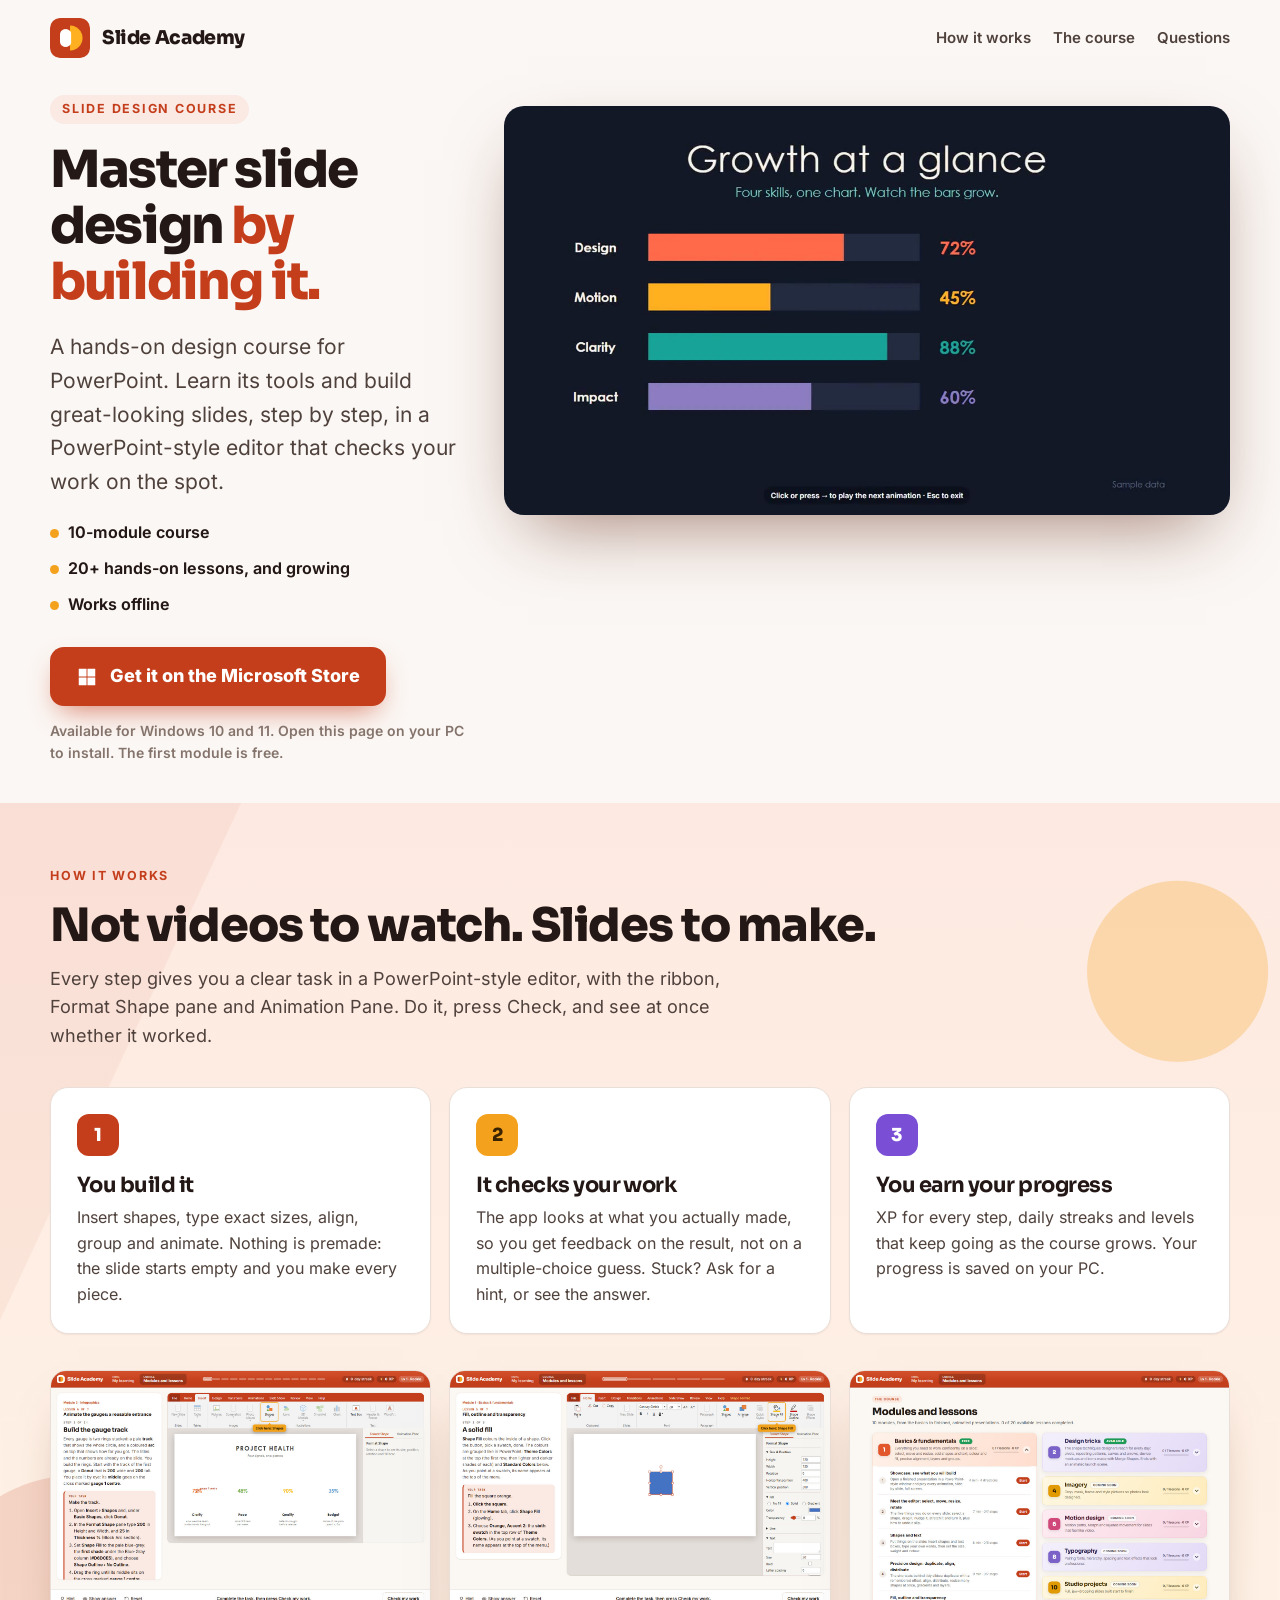
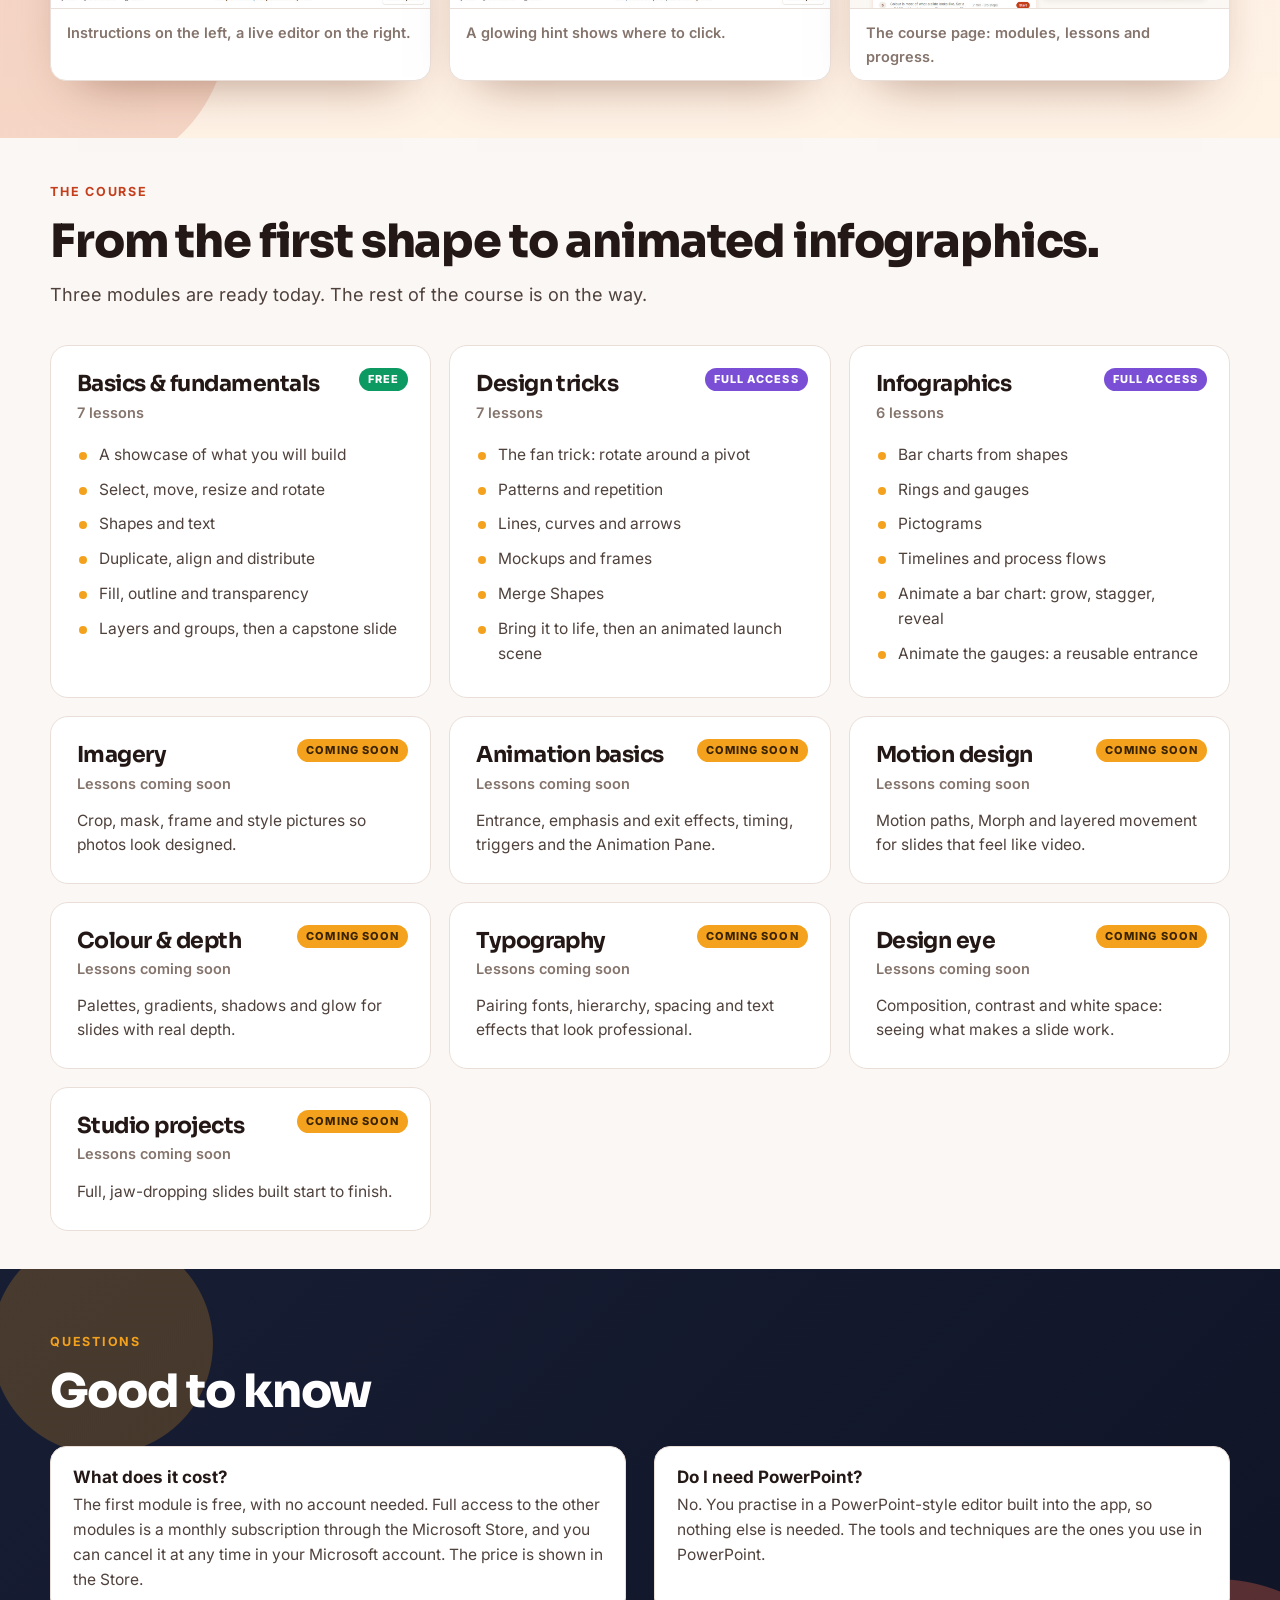
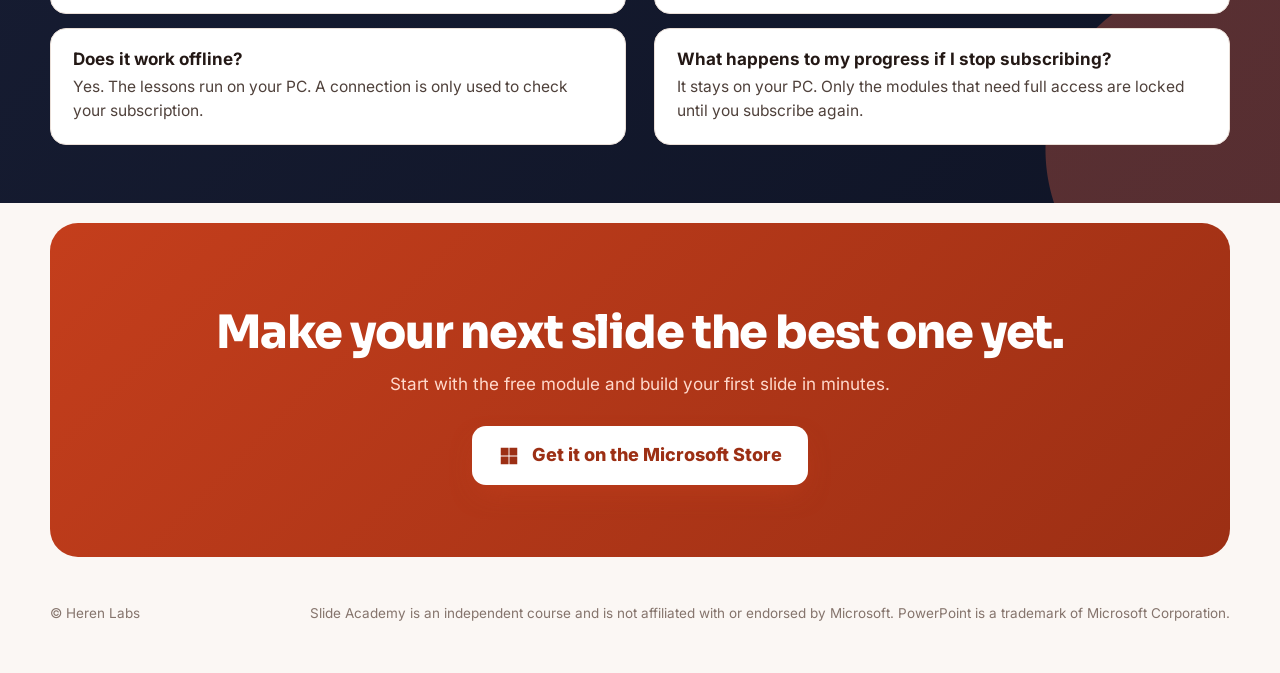
==== index.html @ 5a17d851 "Slide Academy landing page for slidedesign.online" ====
<!doctype html>
<html lang="en">
<head>
<meta charset="utf-8">
<meta name="viewport" content="width=device-width, initial-scale=1">
<title>Slide Design Course · Master PowerPoint design tools · Slide Academy</title>
<meta name="description" content="A hands-on slide design course for Windows. Master PowerPoint's design tools by building real slides: shapes, alignment, infographics and animation, with instant feedback. Works offline.">
<meta property="og:title" content="Slide Design Course · Master PowerPoint design tools">
<meta property="og:description" content="Master PowerPoint's design tools by building real slides, with instant feedback. Get it on the Microsoft Store.">
<meta property="og:type" content="website">
<meta property="og:image" content="https://slidedesign.online/assets/poster.jpg">
<meta property="og:url" content="https://slidedesign.online/">
<meta name="twitter:card" content="summary_large_image">
<link rel="canonical" href="https://slidedesign.online/">
<meta name="theme-color" content="#c43e1c">
<link rel="icon" href="assets/logo.png">
<style>
@font-face { font-family: Inter; src: url(assets/Inter-latin-1.woff2) format('woff2'); font-weight: 100 900; font-display: swap; }
@font-face { font-family: Sora; src: url(assets/Sora-latin-5.woff2) format('woff2'); font-weight: 100 900; font-display: swap; }
:root { --bg: #fbf7f4; --surface: #fff; --ink: #231815; --ink-2: #4f413b; --ink-3: #85746c; --line: #eadfd8; --brand: #c43e1c; --brand-d: #9c2f14; --brand-soft: #fbe9e4; --accent: #f4a21d; --ok: #0c9a62; --violet: #7a4fd6; }
* { box-sizing: border-box; }
html { scroll-behavior: smooth; }
body { overflow-x: clip; margin: 0; background: var(--bg); color: var(--ink); font: 400 17px/1.6 Inter, 'Segoe UI', system-ui, sans-serif; -webkit-font-smoothing: antialiased; }
img, video { max-width: 100%; display: block; }
a { color: inherit; }
.wrap { width: min(1180px, 100% - 32px); margin: 0 auto; }
h1, h2, h3 { font-family: Sora, Inter, system-ui, sans-serif; letter-spacing: -.025em; line-height: 1.1; margin: 0; }
:focus-visible { outline: 3px solid color-mix(in srgb, var(--brand) 55%, transparent); outline-offset: 3px; border-radius: 6px; }

/* top bar */
.top { display: flex; align-items: center; justify-content: space-between; padding: 18px 0; }
.brand { display: flex; align-items: center; gap: 12px; font: 800 19px Sora, Inter, sans-serif; letter-spacing: -.02em; text-decoration: none; }
.brand img { width: 40px; height: 40px; border-radius: 10px; }
.top nav { display: flex; gap: 22px; font-size: 15px; font-weight: 600; color: var(--ink-2); }
.top nav a { text-decoration: none; } .top nav a:hover { color: var(--brand); }

/* buttons */
.cta { display: inline-flex; align-items: center; gap: 12px; background: var(--brand); color: #fff; font-weight: 800; font-size: 18px; padding: 15px 26px; border-radius: 14px; text-decoration: none; box-shadow: 0 12px 28px -10px rgba(196, 62, 28, .7); transition: transform .15s, box-shadow .15s, background .15s; }
.cta:hover { background: var(--brand-d); transform: translateY(-2px); }
.cta svg { width: 22px; height: 22px; }
.cta.alt { background: #fff; color: var(--brand-d); box-shadow: 0 10px 26px -12px rgba(60, 25, 10, .35); border: 1px solid var(--line); }
.cta.alt:hover { background: var(--brand-soft); }

/* hero */
.hero { display: grid; grid-template-columns: minmax(0, .8fr) minmax(0, 1.4fr); gap: clamp(24px, 3vw, 48px); align-items: start; padding: clamp(12px, 2.5vw, 32px) 0 clamp(20px, 3vw, 42px); }
.eyebrow { display: inline-block; font: 700 12.5px/1 Inter, sans-serif; letter-spacing: .14em; text-transform: uppercase; color: var(--brand); background: var(--brand-soft); padding: 8px 12px; border-radius: 999px; }
h1 { font-size: clamp(34px, 4vw, 54px); margin: 18px 0 0; font-weight: 800; letter-spacing: -.035em; }
h1 em { font-style: normal; color: var(--brand); }
.lead { font-size: clamp(18px, 1.7vw, 21px); color: var(--ink-2); margin: 20px 0 0; max-width: 31em; }
.facts { display: flex; flex-wrap: wrap; gap: 10px 22px; list-style: none; padding: 0; margin: 22px 0 0; font-weight: 650; font-size: 16px; }
.facts li::before { content: ''; display: inline-block; width: 9px; height: 9px; border-radius: 50%; background: var(--accent); margin-right: 9px; }
.actions { display: flex; flex-wrap: wrap; gap: 12px; margin-top: 30px; }
.sub { font-size: 14px; color: var(--ink-3); font-weight: 600; margin: 14px 0 0; }
.media { margin-top: clamp(0px, 1vw, 12px); border-radius: 20px; overflow: hidden; box-shadow: 0 30px 70px -24px rgba(90, 30, 10, .55); border: 1px solid rgba(0, 0, 0, .08); aspect-ratio: 16 / 9; background: #14192a; }
.media video { width: 100%; height: 100%; object-fit: cover; }

/* sections */
section { padding: clamp(20px, 3vw, 42px) 0; }
/* banded sections: full-width background behind the centred content */
.band { position: relative; isolation: isolate; }
.band::before { content: ''; position: absolute; z-index: -1; top: 0; bottom: 0; left: 50%; width: 100vw; transform: translateX(-50%); }
#how { padding-top: clamp(36px, 4.5vw, 64px); padding-bottom: clamp(36px, 4.5vw, 64px); }
#how::before { background:
  radial-gradient(circle at 92% 18%, rgba(244, 162, 29, .28) 0 90px, transparent 91px),
  radial-gradient(circle at 6% 88%, rgba(196, 62, 28, .16) 0 150px, transparent 151px),
  linear-gradient(115deg, rgba(196, 62, 28, .06) 0 14%, transparent 14.1%),
  linear-gradient(180deg, #fde9e1, #fff3e6); }
#faq { padding-top: clamp(36px, 4.5vw, 64px); padding-bottom: clamp(36px, 4.5vw, 64px); color: #fff; }
#faq::before { background:
  radial-gradient(circle at 8% 14%, rgba(244, 162, 29, .22) 0 110px, transparent 111px),
  radial-gradient(circle at 95% 90%, rgba(255, 107, 74, .30) 0 170px, transparent 171px),
  linear-gradient(135deg, #171d33, #0f1426); }
#faq .kicker { color: var(--accent); } #faq h2 { color: #fff; }
.kicker { font: 700 12.5px/1 Inter, sans-serif; letter-spacing: .14em; text-transform: uppercase; color: var(--brand); }
h2 { font-size: clamp(30px, 3.6vw, 46px); margin: 12px 0 0; font-weight: 800; }
.intro { color: var(--ink-2); max-width: 40em; margin: 14px 0 0; font-size: 18px; }
.cards { display: grid; grid-template-columns: repeat(3, 1fr); gap: 18px; margin-top: 36px; }
.card { background: var(--surface); border: 1px solid var(--line); border-radius: 18px; padding: 26px; box-shadow: 0 1px 2px rgba(60, 25, 10, .06); }
.card .n { width: 42px; height: 42px; border-radius: 12px; display: grid; place-items: center; font: 800 18px Sora, sans-serif; color: #fff; background: var(--brand); }
.card:nth-child(2) .n { background: var(--accent); color: #3a2300; } .card:nth-child(3) .n { background: var(--violet); }
.card h3 { font-size: 21px; margin: 18px 0 8px; } .card p { margin: 0; color: var(--ink-2); font-size: 16px; }

/* screenshots */
.shots { display: grid; grid-template-columns: repeat(3, 1fr); gap: 18px; margin-top: 36px; }
.shot { margin: 0; border-radius: 16px; overflow: hidden; border: 1px solid var(--line); box-shadow: 0 24px 50px -28px rgba(90, 30, 10, .5); background: #fff; }
.shot figcaption { padding: 12px 16px; font-size: 14.5px; color: var(--ink-3); font-weight: 600; border-top: 1px solid var(--line); background: #fff; }

.shot img { width: 100%; height: auto; }

/* modules */
.mods { display: grid; grid-template-columns: repeat(3, 1fr); gap: 18px; margin-top: 36px; }
.mod { border-radius: 18px; padding: 26px; border: 1px solid var(--line); background: var(--surface); position: relative; }
.mod .tag { position: absolute; top: 22px; right: 22px; font: 800 11px/1 Inter, sans-serif; letter-spacing: .1em; padding: 6px 9px; border-radius: 999px; background: var(--ok); color: #fff; }
.mod.paid .tag { background: var(--violet); }
.mod h3 { font-size: 22px; margin-bottom: 4px; } .mod .cnt { color: var(--ink-3); font-weight: 600; font-size: 14.5px; }
.mod ul { margin: 14px 0 0; padding: 0; list-style: none; color: var(--ink-2); font-size: 15.5px; }
.mod li { padding: 5px 0 5px 22px; position: relative; } .mod li::before { content: ''; position: absolute; left: 2px; top: 14px; width: 8px; height: 8px; border-radius: 50%; background: var(--accent); }
.mod.soon .tag { background: var(--accent); color: #3a2300; } .mod.soon p { margin: 14px 0 0; color: var(--ink-2); font-size: 15.5px; line-height: 1.55; }

/* faq */
.faq { display: grid; grid-template-columns: 1fr 1fr; gap: 14px 28px; margin-top: 30px; }
.faq div { background: var(--surface); border: 1px solid var(--line); border-radius: 16px; padding: 20px 22px; }
.faq h3 { color: var(--ink); font: 700 17px Inter, sans-serif; letter-spacing: 0; margin: 0 0 6px; } .faq p { margin: 0; color: var(--ink-2); font-size: 15.5px; }

.final { text-align: center; background: linear-gradient(135deg, #c43e1c, #9c2f14); color: #fff; border-radius: 28px; padding: clamp(36px, 6vw, 72px) 24px; margin: 20px 0 10px; }
.final h2 { color: #fff; } .final p { color: #ffd9cc; margin: 14px auto 0; max-width: 32em; }
.final .cta { background: #fff; color: var(--brand-d); margin-top: 28px; }
.final .cta:hover { background: #fff3ee; }

footer { padding: 36px 0 48px; font-size: 13.5px; color: var(--ink-3); line-height: 1.6; display: flex; flex-wrap: wrap; gap: 8px 28px; justify-content: space-between; }
footer a { color: var(--ink-2); }

@media (max-width: 900px) {
  .hero { grid-template-columns: 1fr; } .media { order: -1; }
  .cards, .mods { grid-template-columns: 1fr; } .shots { grid-template-columns: 1fr; }
  .faq { grid-template-columns: 1fr; } .top nav { display: none; }
  .cta { width: 100%; justify-content: center; }
}
@media (prefers-reduced-motion: reduce) { html { scroll-behavior: auto; } .cta { transition: none; } }
</style>
<script type="application/ld+json">{"@context":"https://schema.org","@type":"SoftwareApplication","name":"Slide Academy","applicationCategory":"EducationalApplication","operatingSystem":"Windows 10, Windows 11","description":"A hands-on presentation design course: build real slides in a live slide editor with instant feedback. Works offline.","url":"https://slidedesign.online/","image":"https://slidedesign.online/assets/poster.jpg","publisher":{"@type":"Organization","name":"Heren Labs"}}</script>
</head>
<body>
<div class="wrap">
  <header class="top">
    <a class="brand" href="#"><img src="assets/logo.png" alt="" width="40" height="40"><span>Slide Academy</span></a>
    <nav aria-label="Sections"><a href="#how">How it works</a><a href="#course">The course</a><a href="#faq">Questions</a></nav>
  </header>

  <main>
  <section class="hero" style="padding-top: 18px">
    <div>
      <span class="eyebrow">Slide design course</span>
      <h1>Master slide design <em>by building it.</em></h1>
      <p class="lead">A hands-on design course for PowerPoint. Learn its tools and build great-looking slides, step by step, in a PowerPoint-style editor that checks your work on the spot.</p>
      <ul class="facts"><li>10-module course</li><li>20+ hands-on lessons, and growing</li><li>Works offline</li></ul>
      <div class="actions">
        <a class="cta store-link" href="#" rel="noopener">
          <svg viewBox="0 0 24 24" fill="currentColor" aria-hidden="true"><path d="M3 3h8.5v8.5H3zM12.5 3H21v8.5h-8.5zM3 12.5h8.5V21H3zM12.5 12.5H21V21h-8.5z"/></svg>
          <span>Get it on the Microsoft Store</span>
        </a>
      </div>
      <p class="sub store-sub">For Windows 10 and 11. The first module is free.</p>
    </div>
    <div class="media">
      <video autoplay muted loop playsinline preload="auto" poster="assets/poster.jpg" aria-label="Slides built with the techniques taught in the course: a title slide, an animated bar chart and ring gauges">
        <source src="assets/showcase.mp4" type="video/mp4">
      </video>
    </div>
  </section>

  <section id="how" class="band">
    <span class="kicker">How it works</span>
    <h2>Not videos to watch. Slides to make.</h2>
    <p class="intro">Every step gives you a clear task in a PowerPoint-style editor, with the ribbon, Format Shape pane and Animation Pane. Do it, press Check, and see at once whether it worked.</p>
    <div class="cards">
      <div class="card"><div class="n">1</div><h3>You build it</h3><p>Insert shapes, type exact sizes, align, group and animate. Nothing is premade: the slide starts empty and you make every piece.</p></div>
      <div class="card"><div class="n">2</div><h3>It checks your work</h3><p>The app looks at what you actually made, so you get feedback on the result, not on a multiple-choice guess. Stuck? Ask for a hint, or see the answer.</p></div>
      <div class="card"><div class="n">3</div><h3>You earn your progress</h3><p>XP for every step, daily streaks and levels that keep going as the course grows. Your progress is saved on your PC.</p></div>
    </div>
    <div class="shots">
      <figure class="shot"><img src="assets/shot-gauges.jpg" width="1440" height="900" loading="lazy" alt="A lesson in Slide Academy: instructions on the left, a slide editor with ribbon and Format Shape pane on the right"><figcaption>Instructions on the left, a live editor on the right.</figcaption></figure>
      <figure class="shot"><img src="assets/shot-fill.jpg" width="1440" height="900" loading="lazy" alt="Fill, outline and transparency lesson with a square selected and the Shape Fill button highlighted"><figcaption>A glowing hint shows where to click.</figcaption></figure>
      <figure class="shot"><img src="assets/shot-course.jpg" width="1440" height="900" loading="lazy" alt="The course page with modules and lessons"><figcaption>The course page: modules, lessons and progress.</figcaption></figure>
    </div>
  </section>

  <section id="course">
    <span class="kicker">The course</span>
    <h2>From the first shape to animated infographics.</h2>
    <p class="intro">Three modules are ready today. The rest of the course is on the way.</p>
    <div class="mods">
      <div class="mod"><span class="tag">FREE</span><h3>Basics &amp; fundamentals</h3><div class="cnt">7 lessons</div>
        <ul><li>A showcase of what you will build</li><li>Select, move, resize and rotate</li><li>Shapes and text</li><li>Duplicate, align and distribute</li><li>Fill, outline and transparency</li><li>Layers and groups, then a capstone slide</li></ul></div>
      <div class="mod paid"><span class="tag">FULL ACCESS</span><h3>Design tricks</h3><div class="cnt">7 lessons</div>
        <ul><li>The fan trick: rotate around a pivot</li><li>Patterns and repetition</li><li>Lines, curves and arrows</li><li>Mockups and frames</li><li>Merge Shapes</li><li>Bring it to life, then an animated launch scene</li></ul></div>
      <div class="mod paid"><span class="tag">FULL ACCESS</span><h3>Infographics</h3><div class="cnt">6 lessons</div>
        <ul><li>Bar charts from shapes</li><li>Rings and gauges</li><li>Pictograms</li><li>Timelines and process flows</li><li>Animate a bar chart: grow, stagger, reveal</li><li>Animate the gauges: a reusable entrance</li></ul></div>
      <div class="mod soon"><span class="tag">COMING SOON</span><h3>Imagery</h3><div class="cnt">Lessons coming soon</div><p>Crop, mask, frame and style pictures so photos look designed.</p></div>
      <div class="mod soon"><span class="tag">COMING SOON</span><h3>Animation basics</h3><div class="cnt">Lessons coming soon</div><p>Entrance, emphasis and exit effects, timing, triggers and the Animation Pane.</p></div>
      <div class="mod soon"><span class="tag">COMING SOON</span><h3>Motion design</h3><div class="cnt">Lessons coming soon</div><p>Motion paths, Morph and layered movement for slides that feel like video.</p></div>
      <div class="mod soon"><span class="tag">COMING SOON</span><h3>Colour &amp; depth</h3><div class="cnt">Lessons coming soon</div><p>Palettes, gradients, shadows and glow for slides with real depth.</p></div>
      <div class="mod soon"><span class="tag">COMING SOON</span><h3>Typography</h3><div class="cnt">Lessons coming soon</div><p>Pairing fonts, hierarchy, spacing and text effects that look professional.</p></div>
      <div class="mod soon"><span class="tag">COMING SOON</span><h3>Design eye</h3><div class="cnt">Lessons coming soon</div><p>Composition, contrast and white space: seeing what makes a slide work.</p></div>
      <div class="mod soon"><span class="tag">COMING SOON</span><h3>Studio projects</h3><div class="cnt">Lessons coming soon</div><p>Full, jaw-dropping slides built start to finish.</p></div>
    </div>
  </section>

  <section id="faq" class="band">
    <span class="kicker">Questions</span>
    <h2>Good to know</h2>
    <div class="faq">
      <div><h3>What does it cost?</h3><p>The first module is free, with no account needed. Full access to the other modules is a monthly subscription through the Microsoft Store, and you can cancel it at any time in your Microsoft account. The price is shown in the Store.</p></div>
      <div><h3>Do I need PowerPoint?</h3><p>No. You practise in a PowerPoint-style editor built into the app, so nothing else is needed. The tools and techniques are the ones you use in PowerPoint.</p></div>
      <div><h3>Does it work offline?</h3><p>Yes. The lessons run on your PC. A connection is only used to check your subscription.</p></div>
      <div><h3>What happens to my progress if I stop subscribing?</h3><p>It stays on your PC. Only the modules that need full access are locked until you subscribe again.</p></div>
    </div>
  </section>

  <div class="final">
    <h2>Make your next slide the best one yet.</h2>
    <p>Start with the free module and build your first slide in minutes.</p>
    <a class="cta store-link" href="#" rel="noopener"><svg viewBox="0 0 24 24" fill="currentColor" aria-hidden="true"><path d="M3 3h8.5v8.5H3zM12.5 3H21v8.5h-8.5zM3 12.5h8.5V21H3zM12.5 12.5H21V21h-8.5z"/></svg><span>Get it on the Microsoft Store</span></a>
  </div>
  </main>

  <footer>
    <span>&copy; Heren Labs</span>
    <span>Slide Academy is an independent course and is not affiliated with or endorsed by Microsoft. PowerPoint is a trademark of Microsoft Corporation.</span>
  </footer>
</div>
<script>
/* Package Family Name of the app (Identity in the MSIX manifest + the publisher hash, same publisher as Spreadsheet Academy).
   On Windows it opens the Store listing without needing the Store ID. Verify in Partner Center > Product identity > Package family name. */
var PFN = 'HerenLabs.SlideAcademy-LearnPresentationSkills_4rr9weehh6kfm';
/* The 12-character Store ID of the APP (not of the add-on) is only needed for the web link used on non-Windows devices. */
var STORE_ID = '__STORE_ID__';
var links = document.querySelectorAll('.store-link'), sub = document.querySelector('.store-sub');
var hasId = /^9[A-Z0-9]{11}$/i.test(STORE_ID), isWin = /Windows NT 1[01]/.test(navigator.userAgent);
var href = isWin ? 'ms-windows-store://pdp/?PFN=' + PFN : hasId ? 'https://apps.microsoft.com/detail/' + STORE_ID + '?hl=en-us&gl=US&cid=website' : '#';
links.forEach(function (a) { a.href = href; if (href === '#') a.addEventListener('click', function (e) { e.preventDefault(); }); });
if (!isWin) sub.textContent = 'Available for Windows 10 and 11. Open this page on your PC to install. The first module is free.';
</script>
</body>
</html>
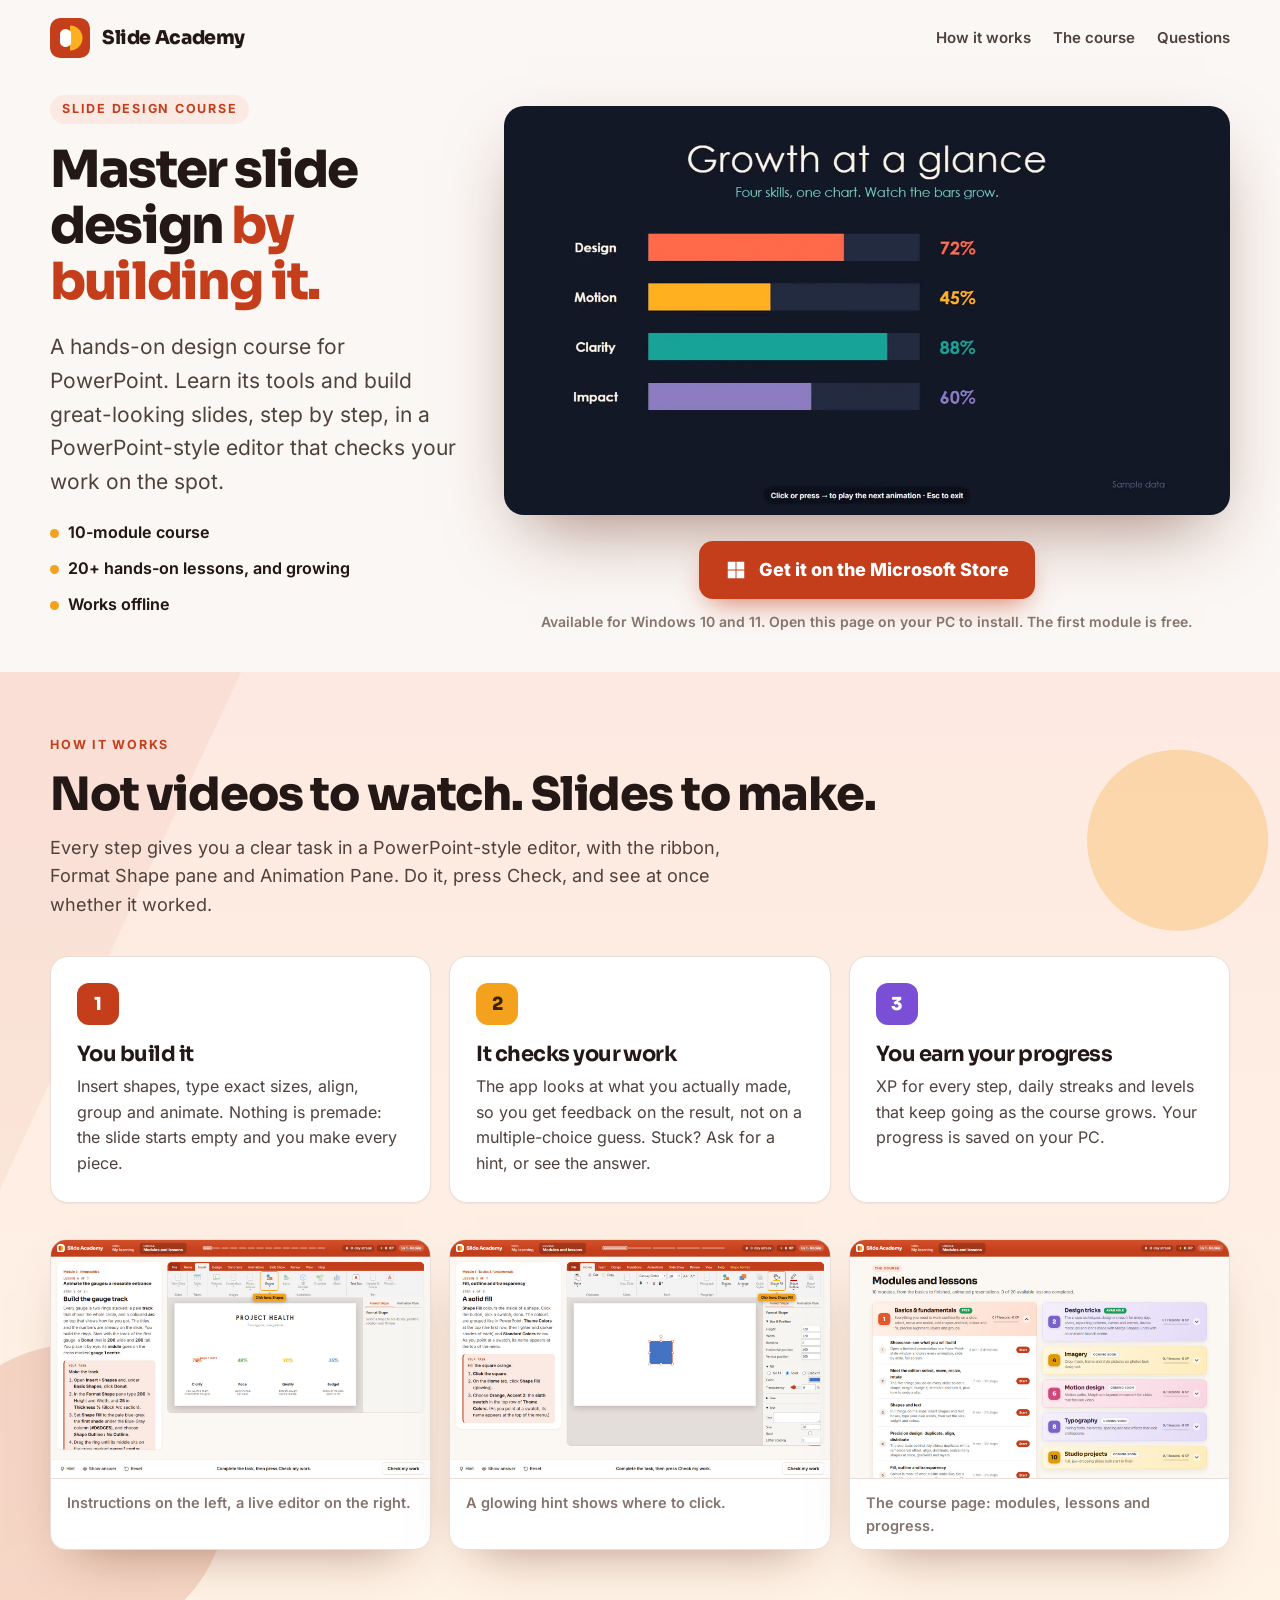
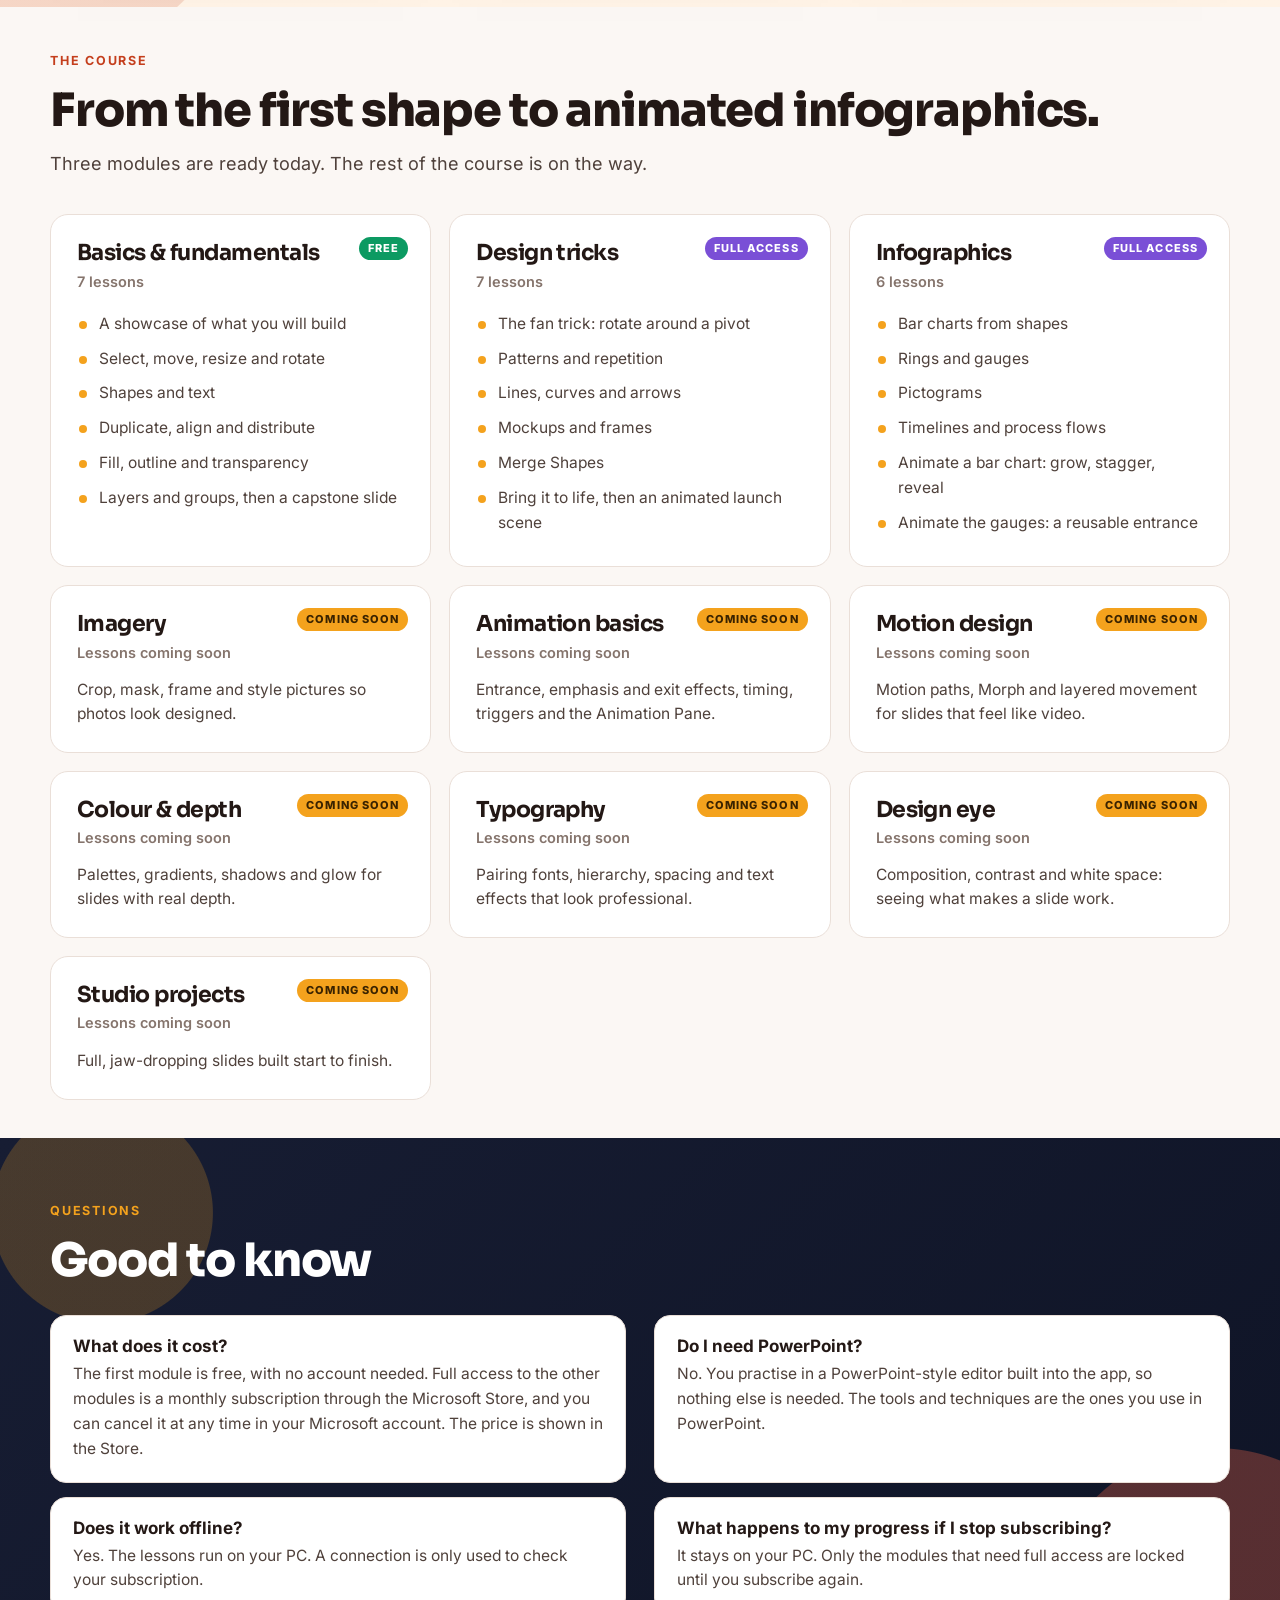
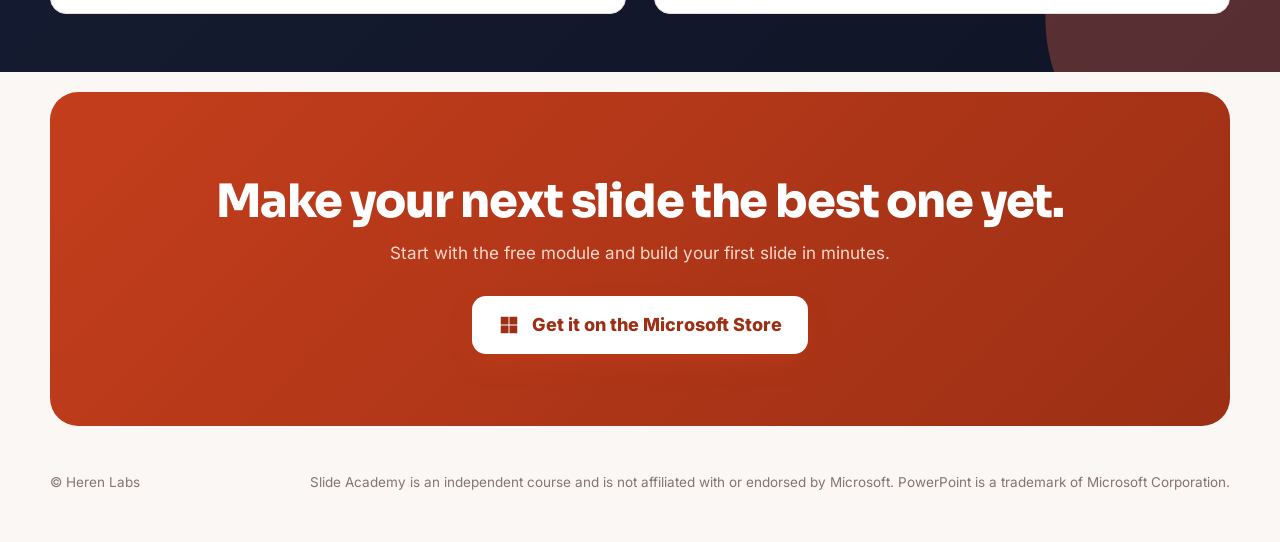
==== commit d0fb7d48: "Store button under the video" ====
--- a/index.html
+++ b/index.html
@@ -49,8 +49,8 @@
 .lead { font-size: clamp(18px, 1.7vw, 21px); color: var(--ink-2); margin: 20px 0 0; max-width: 31em; }
 .facts { display: flex; flex-wrap: wrap; gap: 10px 22px; list-style: none; padding: 0; margin: 22px 0 0; font-weight: 650; font-size: 16px; }
 .facts li::before { content: ''; display: inline-block; width: 9px; height: 9px; border-radius: 50%; background: var(--accent); margin-right: 9px; }
-.actions { display: flex; flex-wrap: wrap; gap: 12px; margin-top: 30px; }
-.sub { font-size: 14px; color: var(--ink-3); font-weight: 600; margin: 14px 0 0; }
+.actions { display: flex; flex-wrap: wrap; gap: 12px; margin-top: 26px; justify-content: center; }
+.sub { font-size: 14px; color: var(--ink-3); font-weight: 600; margin: 12px 0 0; text-align: center; }
 .media { margin-top: clamp(0px, 1vw, 12px); border-radius: 20px; overflow: hidden; box-shadow: 0 30px 70px -24px rgba(90, 30, 10, .55); border: 1px solid rgba(0, 0, 0, .08); aspect-ratio: 16 / 9; background: #14192a; }
 .media video { width: 100%; height: 100%; object-fit: cover; }
 
@@ -111,7 +111,7 @@
 footer a { color: var(--ink-2); }
 
 @media (max-width: 900px) {
-  .hero { grid-template-columns: 1fr; } .media { order: -1; }
+  .hero { grid-template-columns: 1fr; } .media-col { order: -1; }
   .cards, .mods { grid-template-columns: 1fr; } .shots { grid-template-columns: 1fr; }
   .faq { grid-template-columns: 1fr; } .top nav { display: none; }
   .cta { width: 100%; justify-content: center; }
@@ -134,6 +134,13 @@
       <h1>Master slide design <em>by building it.</em></h1>
       <p class="lead">A hands-on design course for PowerPoint. Learn its tools and build great-looking slides, step by step, in a PowerPoint-style editor that checks your work on the spot.</p>
       <ul class="facts"><li>10-module course</li><li>20+ hands-on lessons, and growing</li><li>Works offline</li></ul>
+    </div>
+    <div class="media-col">
+    <div class="media">
+      <video autoplay muted loop playsinline preload="auto" poster="assets/poster.jpg" aria-label="Slides built with the techniques taught in the course: a title slide, an animated bar chart and ring gauges">
+        <source src="assets/showcase.mp4" type="video/mp4">
+      </video>
+    </div>
       <div class="actions">
         <a class="cta store-link" href="#" rel="noopener">
           <svg viewBox="0 0 24 24" fill="currentColor" aria-hidden="true"><path d="M3 3h8.5v8.5H3zM12.5 3H21v8.5h-8.5zM3 12.5h8.5V21H3zM12.5 12.5H21V21h-8.5z"/></svg>
@@ -141,11 +148,6 @@
         </a>
       </div>
       <p class="sub store-sub">For Windows 10 and 11. The first module is free.</p>
-    </div>
-    <div class="media">
-      <video autoplay muted loop playsinline preload="auto" poster="assets/poster.jpg" aria-label="Slides built with the techniques taught in the course: a title slide, an animated bar chart and ring gauges">
-        <source src="assets/showcase.mp4" type="video/mp4">
-      </video>
     </div>
   </section>
 
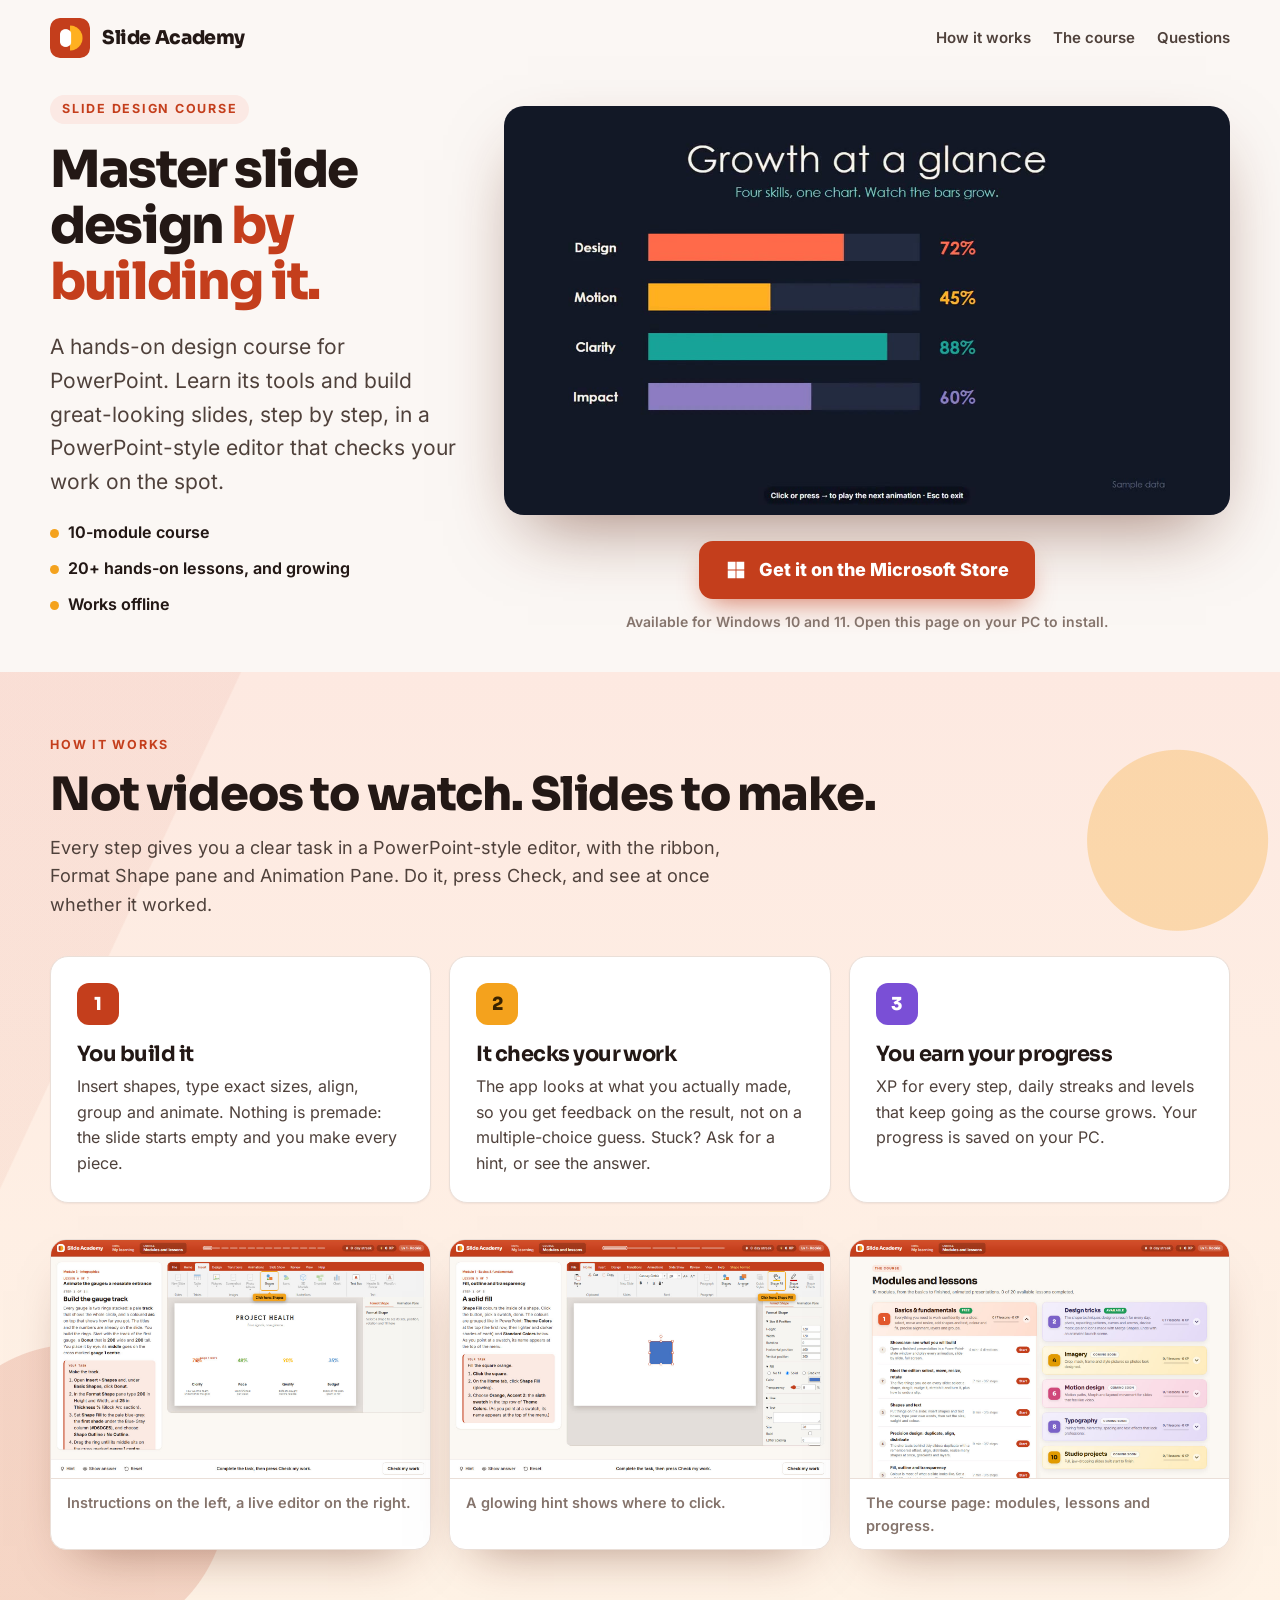
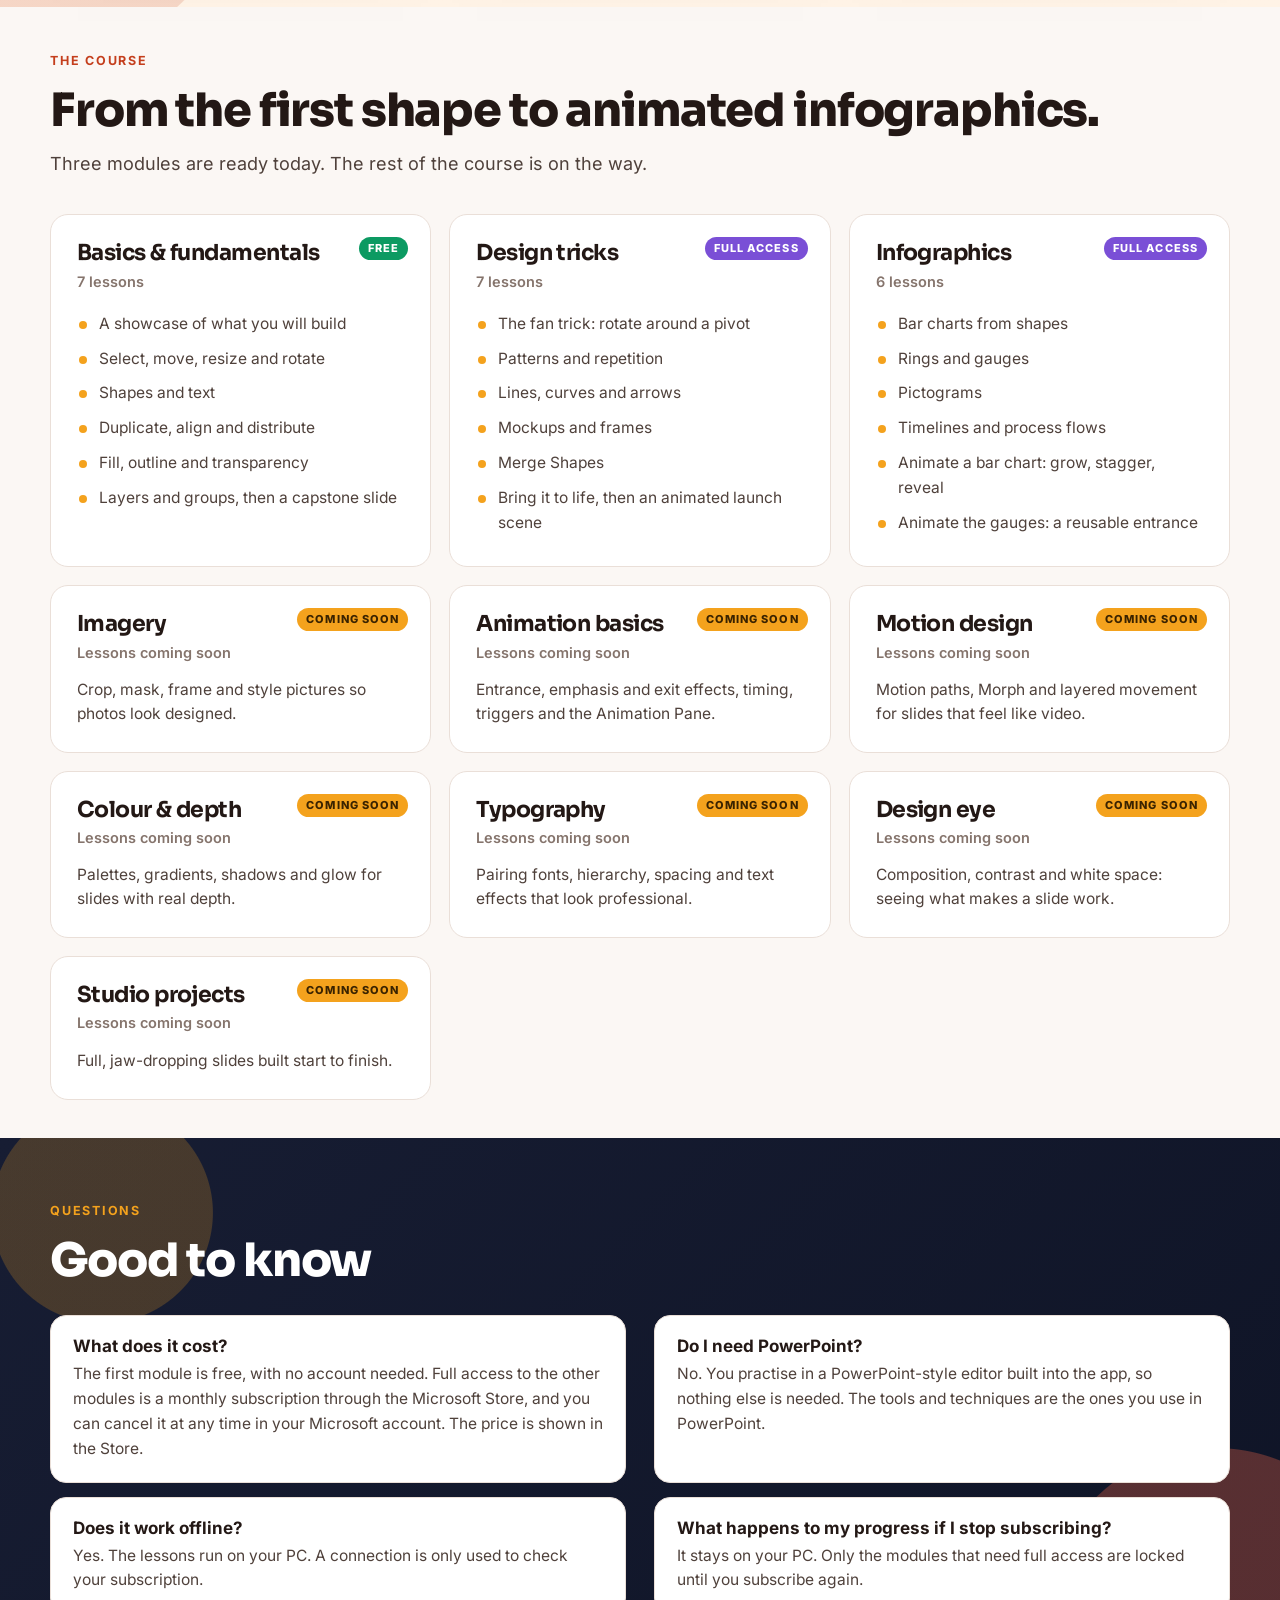
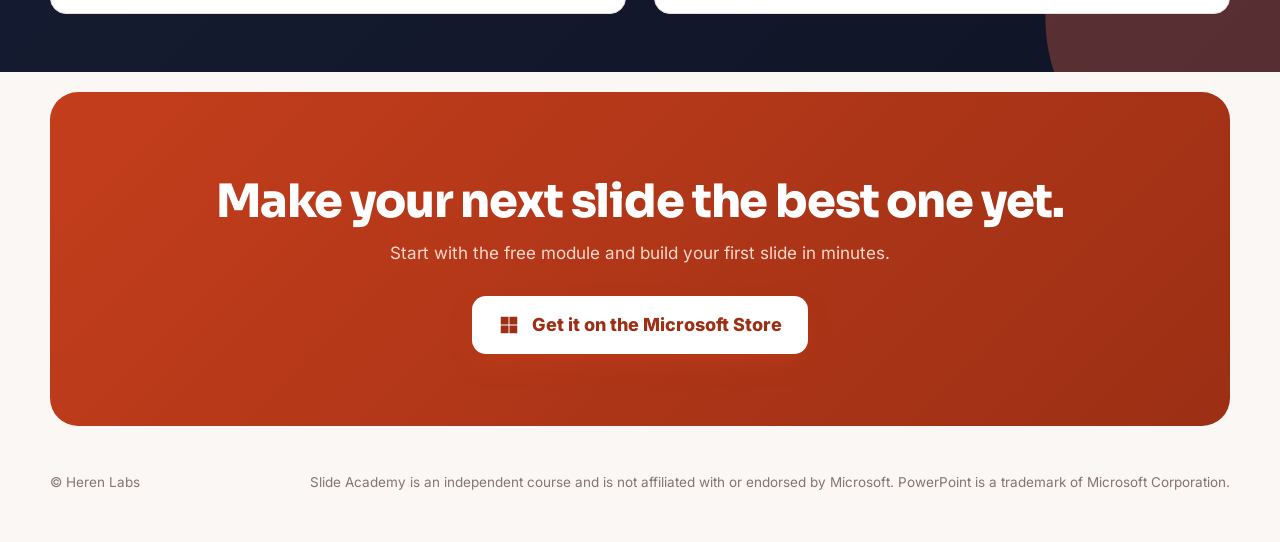
==== commit 42f3b85f: "Drop the free line under the Store button" ====
--- a/index.html
+++ b/index.html
@@ -147,7 +147,7 @@
           <span>Get it on the Microsoft Store</span>
         </a>
       </div>
-      <p class="sub store-sub">For Windows 10 and 11. The first module is free.</p>
+      <p class="sub store-sub">For Windows 10 and 11.</p>
     </div>
   </section>
 
@@ -221,7 +221,7 @@
 var hasId = /^9[A-Z0-9]{11}$/i.test(STORE_ID), isWin = /Windows NT 1[01]/.test(navigator.userAgent);
 var href = isWin ? 'ms-windows-store://pdp/?PFN=' + PFN : hasId ? 'https://apps.microsoft.com/detail/' + STORE_ID + '?hl=en-us&gl=US&cid=website' : '#';
 links.forEach(function (a) { a.href = href; if (href === '#') a.addEventListener('click', function (e) { e.preventDefault(); }); });
-if (!isWin) sub.textContent = 'Available for Windows 10 and 11. Open this page on your PC to install. The first module is free.';
+if (!isWin) sub.textContent = 'Available for Windows 10 and 11. Open this page on your PC to install.';
 </script>
 </body>
 </html>
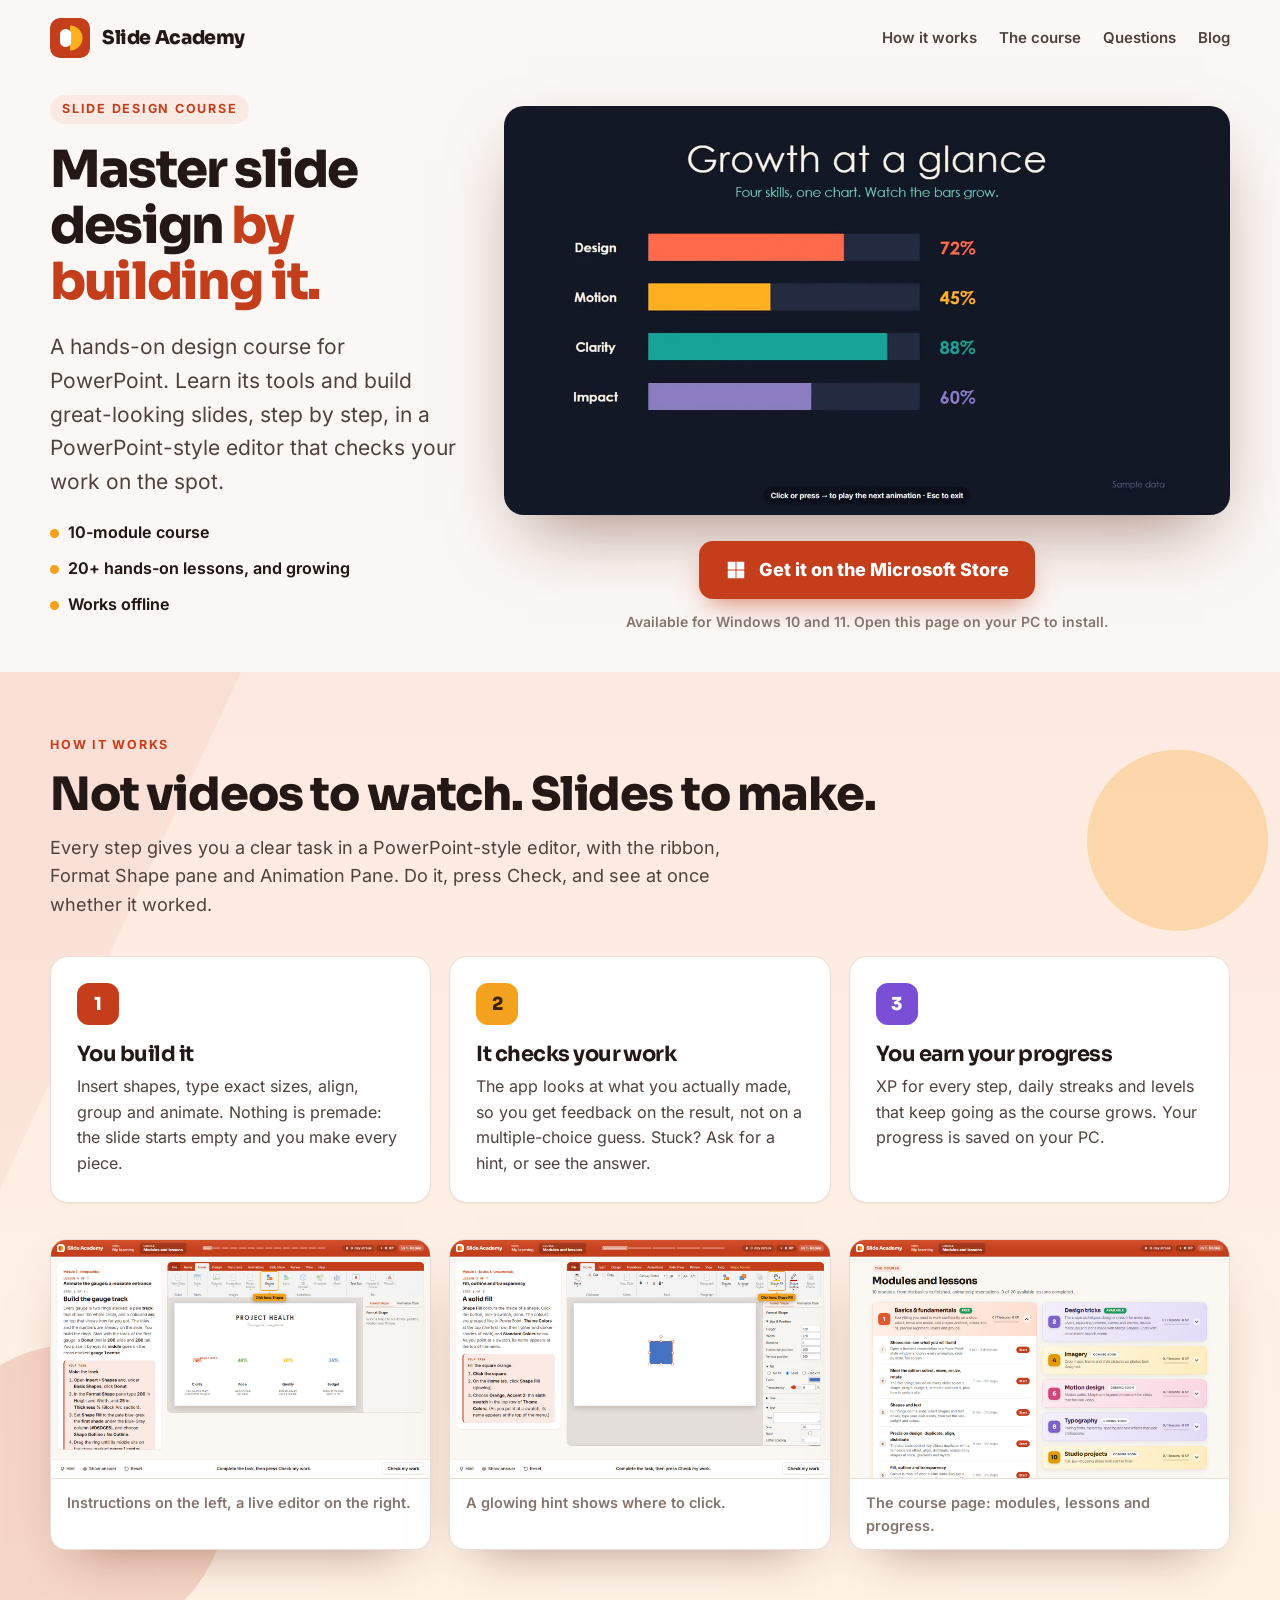
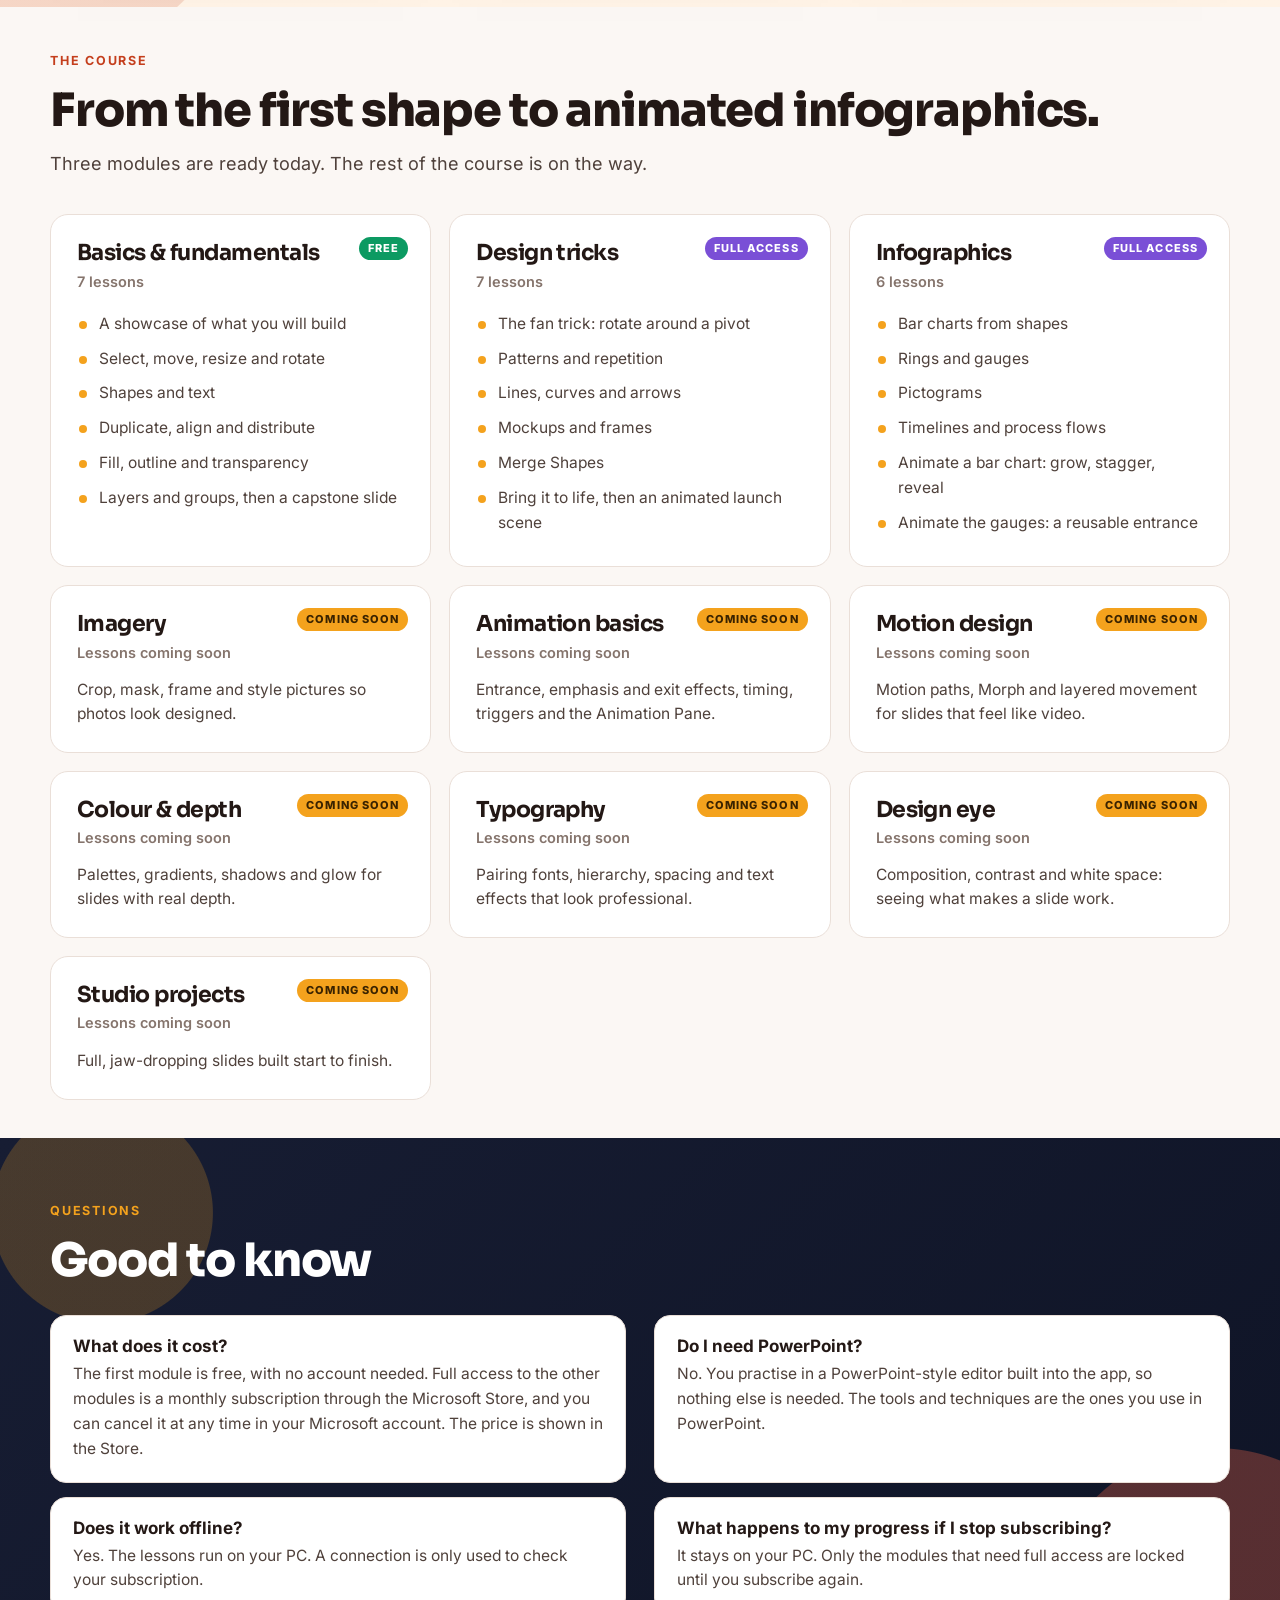
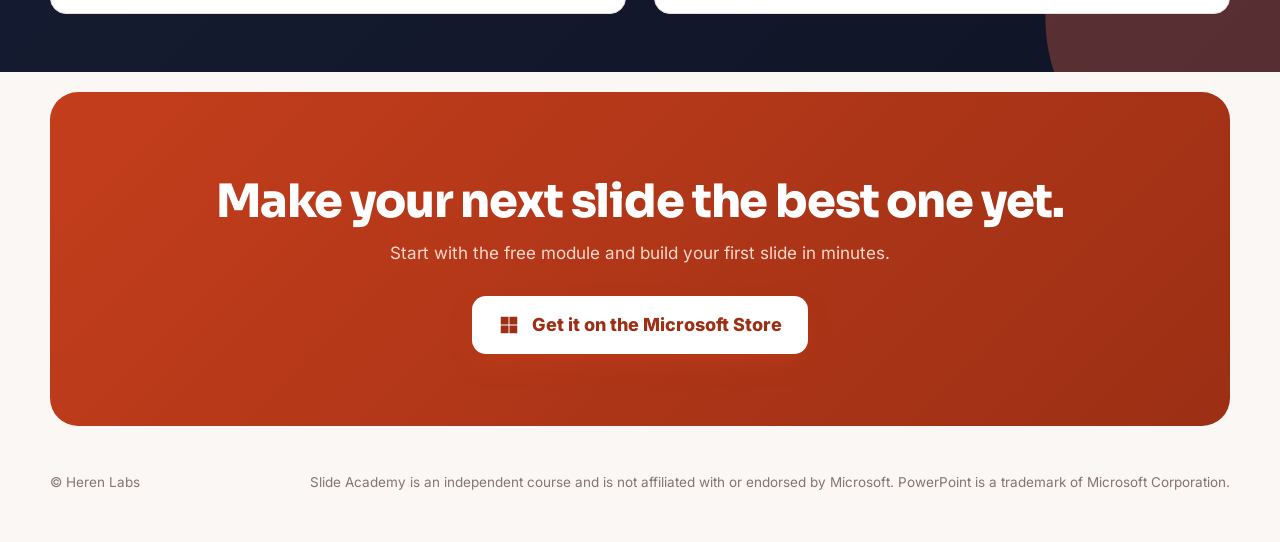
==== commit 5d116a36: "Blog: two PowerPoint design guides (align and distribute, animate a chart), blog link" ====
--- a/index.html
+++ b/index.html
@@ -124,7 +124,7 @@
 <div class="wrap">
   <header class="top">
     <a class="brand" href="#"><img src="assets/logo.png" alt="" width="40" height="40"><span>Slide Academy</span></a>
-    <nav aria-label="Sections"><a href="#how">How it works</a><a href="#course">The course</a><a href="#faq">Questions</a></nav>
+    <nav aria-label="Sections"><a href="#how">How it works</a><a href="#course">The course</a><a href="#faq">Questions</a><a href="/blog/">Blog</a></nav>
   </header>
 
   <main>
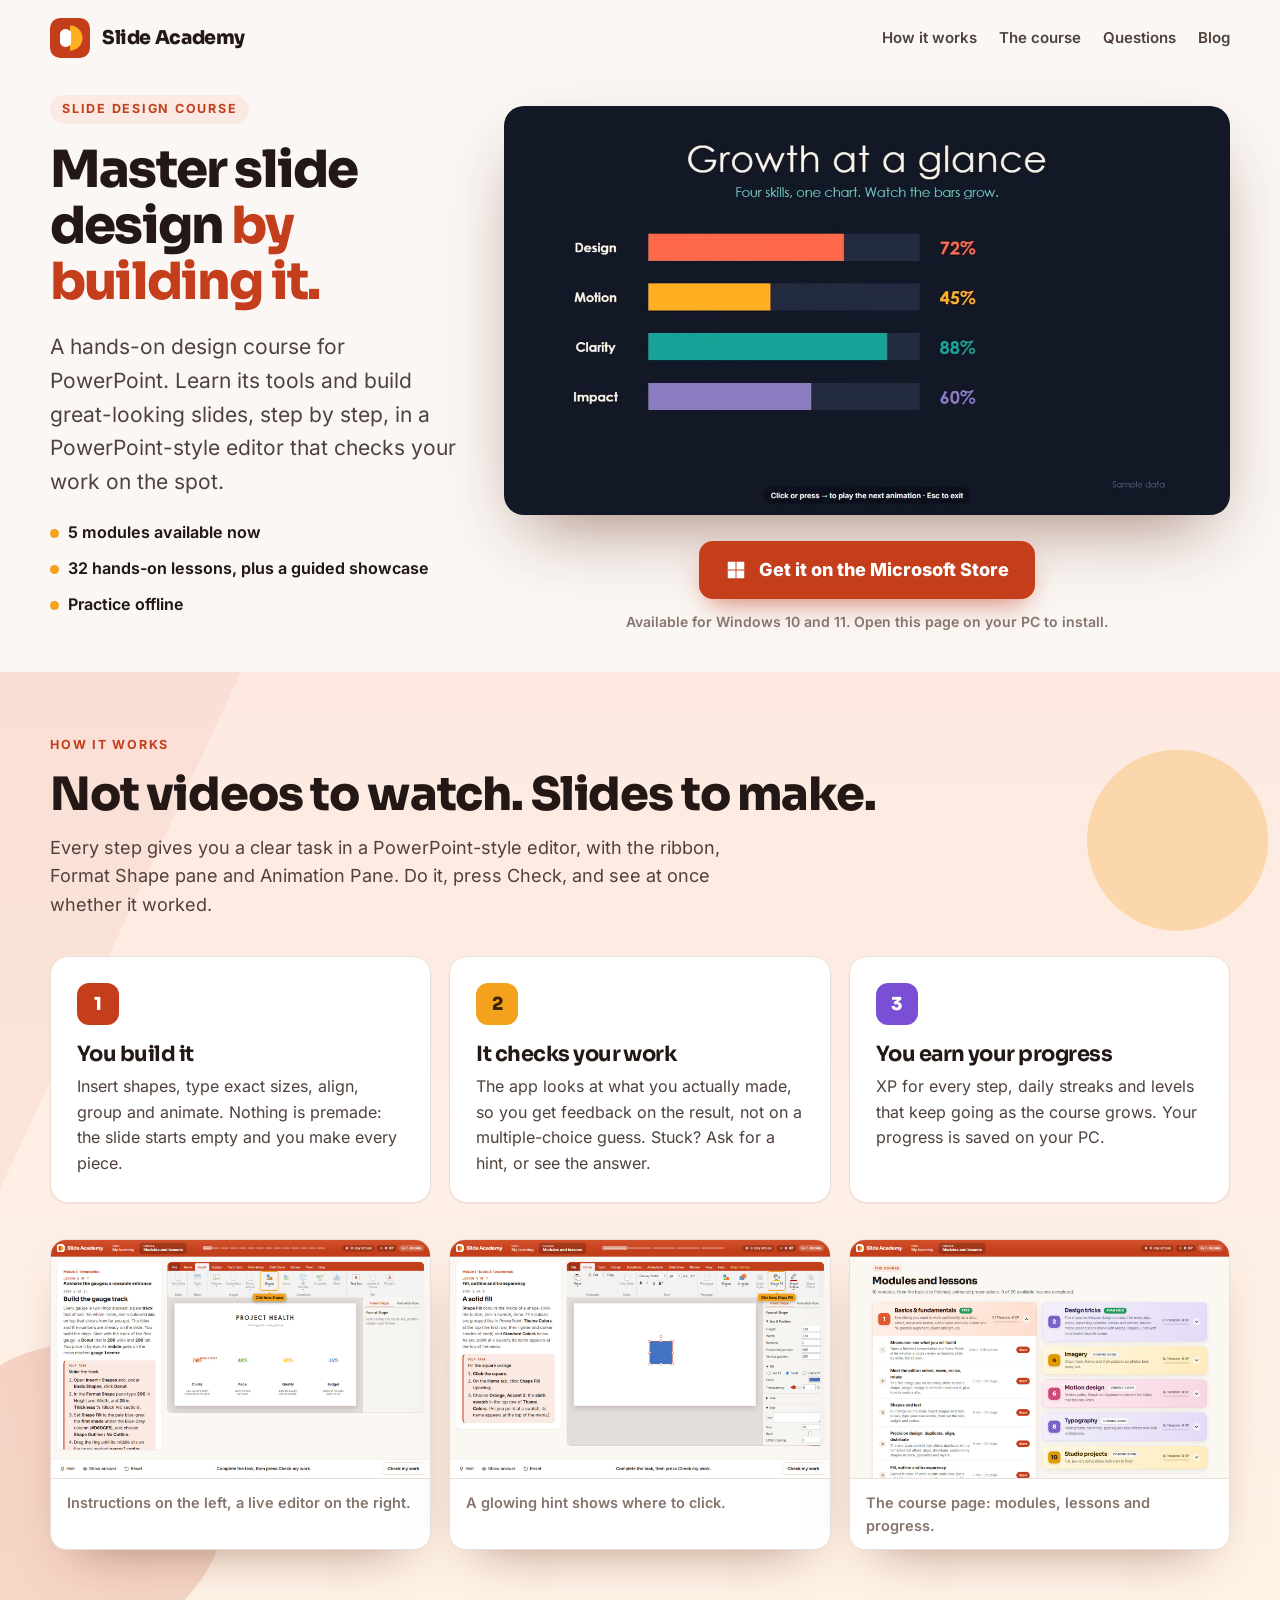
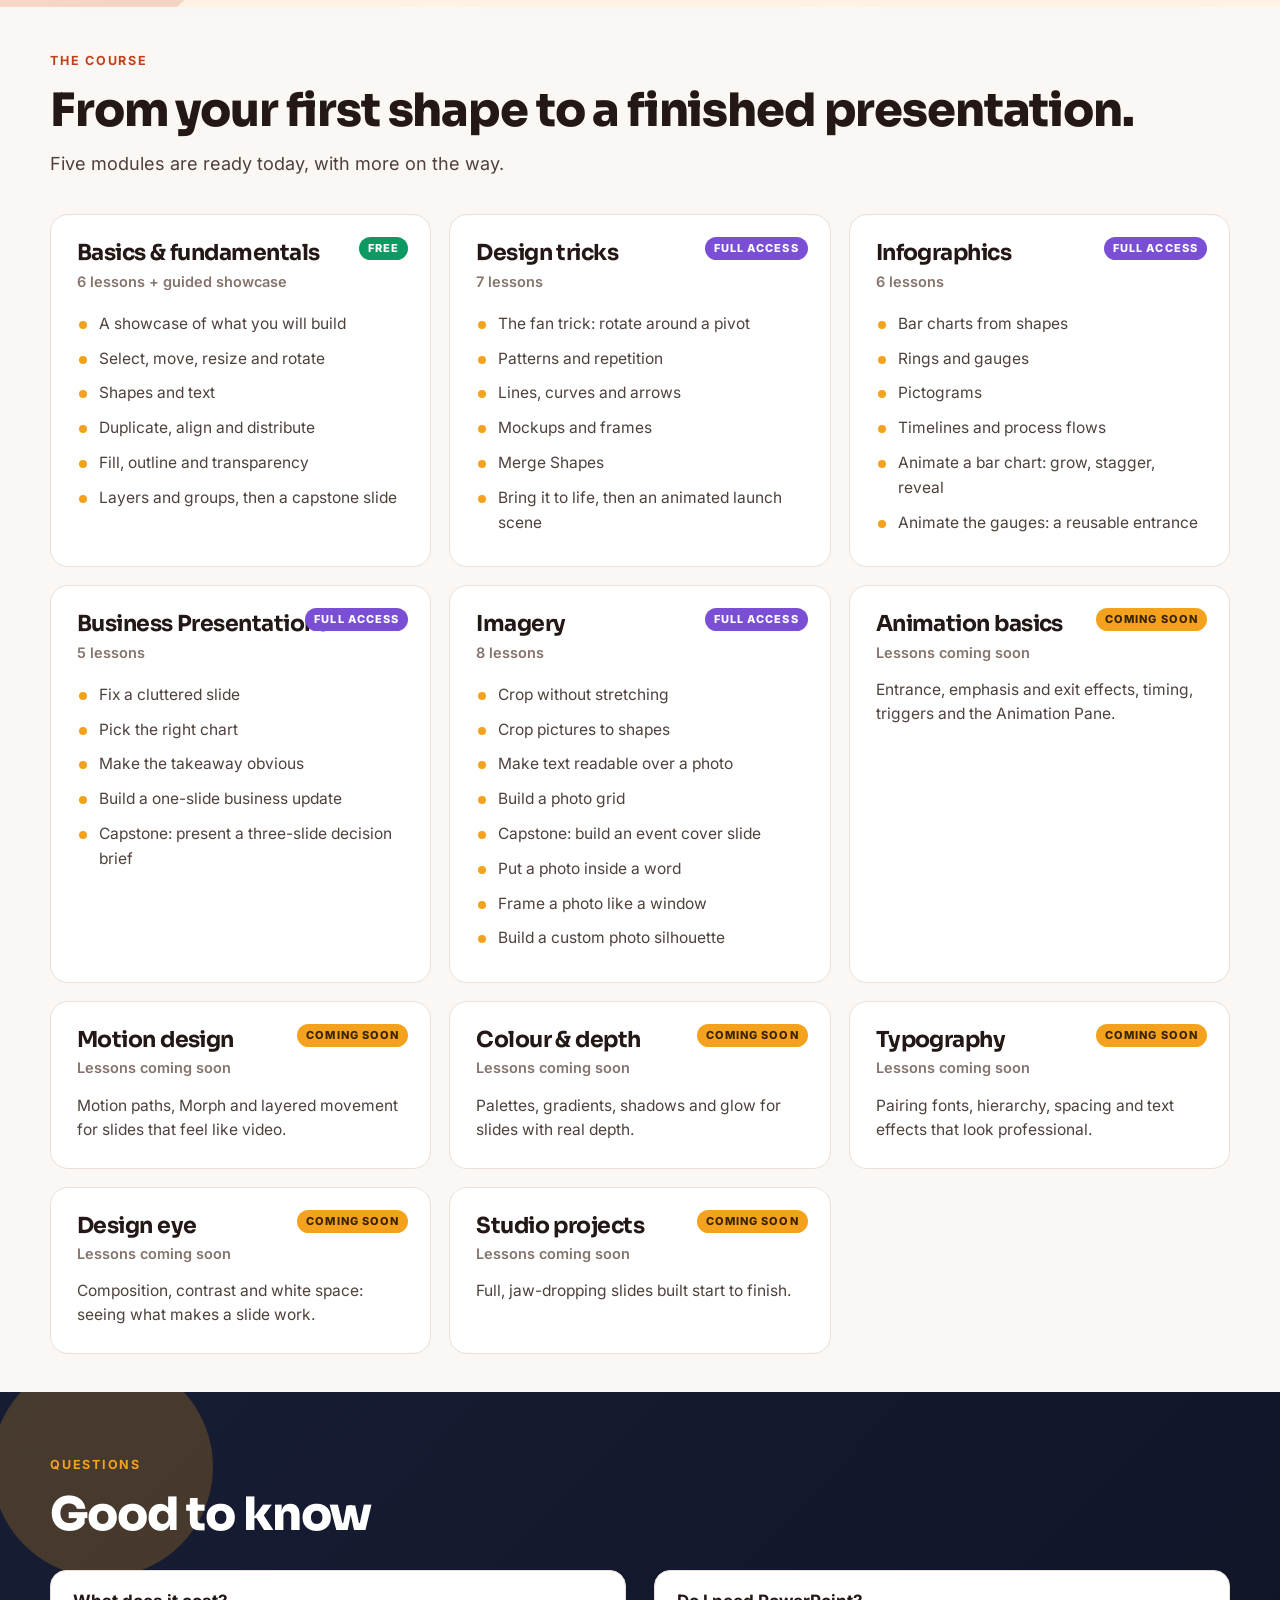
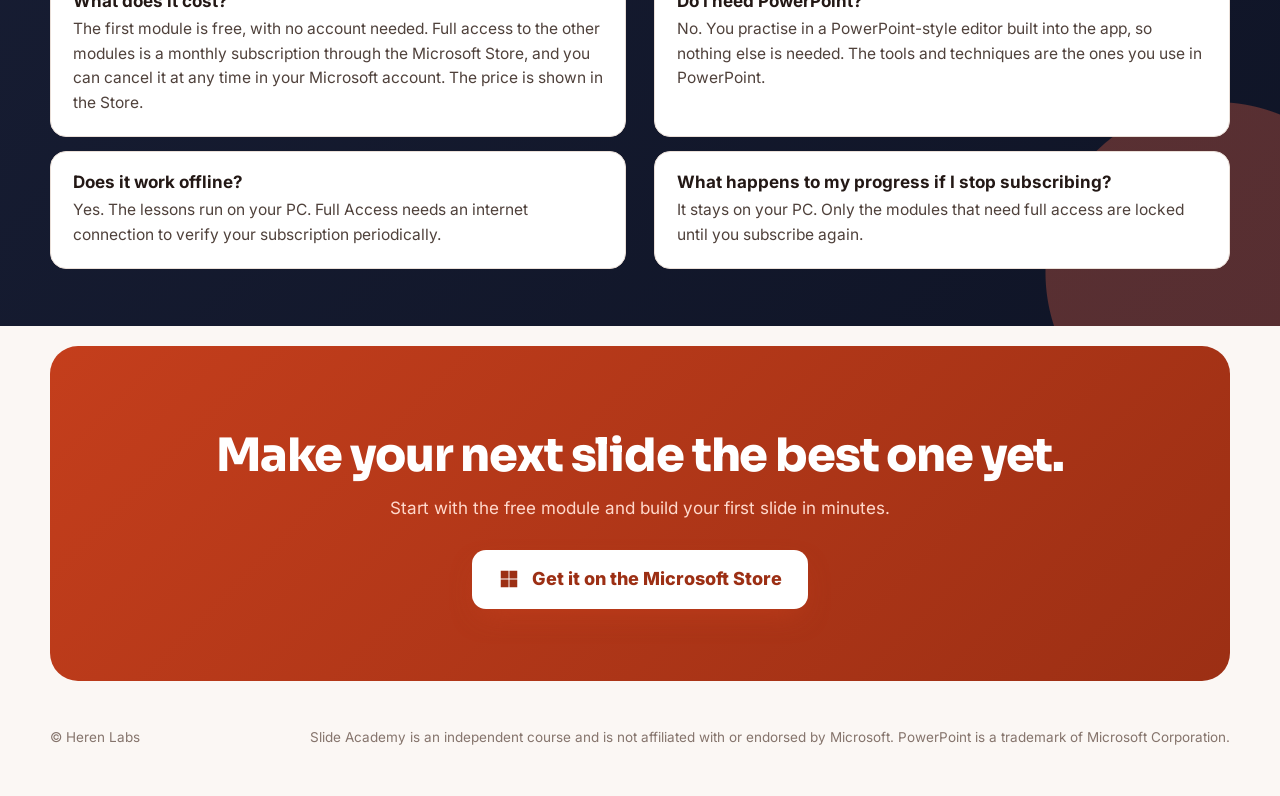
==== commit f178c228: "Update Slide Academy course catalog and Microsoft Store links" ====
--- a/index.html
+++ b/index.html
@@ -133,7 +133,7 @@
       <span class="eyebrow">Slide design course</span>
       <h1>Master slide design <em>by building it.</em></h1>
       <p class="lead">A hands-on design course for PowerPoint. Learn its tools and build great-looking slides, step by step, in a PowerPoint-style editor that checks your work on the spot.</p>
-      <ul class="facts"><li>10-module course</li><li>20+ hands-on lessons, and growing</li><li>Works offline</li></ul>
+      <ul class="facts"><li>5 modules available now</li><li>32 hands-on lessons, plus a guided showcase</li><li>Practice offline</li></ul>
     </div>
     <div class="media-col">
     <div class="media">
@@ -142,7 +142,7 @@
       </video>
     </div>
       <div class="actions">
-        <a class="cta store-link" href="#" rel="noopener">
+        <a class="cta store-link" href="https://apps.microsoft.com/store/detail/9PGC028QXXDD?cid=DevShareMCLPCS" rel="noopener">
           <svg viewBox="0 0 24 24" fill="currentColor" aria-hidden="true"><path d="M3 3h8.5v8.5H3zM12.5 3H21v8.5h-8.5zM3 12.5h8.5V21H3zM12.5 12.5H21V21h-8.5z"/></svg>
           <span>Get it on the Microsoft Store</span>
         </a>
@@ -169,16 +169,19 @@
 
   <section id="course">
     <span class="kicker">The course</span>
-    <h2>From the first shape to animated infographics.</h2>
-    <p class="intro">Three modules are ready today. The rest of the course is on the way.</p>
+    <h2>From your first shape to a finished presentation.</h2>
+    <p class="intro">Five modules are ready today, with more on the way.</p>
     <div class="mods">
-      <div class="mod"><span class="tag">FREE</span><h3>Basics &amp; fundamentals</h3><div class="cnt">7 lessons</div>
+      <div class="mod"><span class="tag">FREE</span><h3>Basics &amp; fundamentals</h3><div class="cnt">6 lessons + guided showcase</div>
         <ul><li>A showcase of what you will build</li><li>Select, move, resize and rotate</li><li>Shapes and text</li><li>Duplicate, align and distribute</li><li>Fill, outline and transparency</li><li>Layers and groups, then a capstone slide</li></ul></div>
       <div class="mod paid"><span class="tag">FULL ACCESS</span><h3>Design tricks</h3><div class="cnt">7 lessons</div>
         <ul><li>The fan trick: rotate around a pivot</li><li>Patterns and repetition</li><li>Lines, curves and arrows</li><li>Mockups and frames</li><li>Merge Shapes</li><li>Bring it to life, then an animated launch scene</li></ul></div>
       <div class="mod paid"><span class="tag">FULL ACCESS</span><h3>Infographics</h3><div class="cnt">6 lessons</div>
         <ul><li>Bar charts from shapes</li><li>Rings and gauges</li><li>Pictograms</li><li>Timelines and process flows</li><li>Animate a bar chart: grow, stagger, reveal</li><li>Animate the gauges: a reusable entrance</li></ul></div>
-      <div class="mod soon"><span class="tag">COMING SOON</span><h3>Imagery</h3><div class="cnt">Lessons coming soon</div><p>Crop, mask, frame and style pictures so photos look designed.</p></div>
+      <div class="mod paid"><span class="tag">FULL ACCESS</span><h3>Business Presentations</h3><div class="cnt">5 lessons</div>
+        <ul><li>Fix a cluttered slide</li><li>Pick the right chart</li><li>Make the takeaway obvious</li><li>Build a one-slide business update</li><li>Capstone: present a three-slide decision brief</li></ul></div>
+      <div class="mod paid"><span class="tag">FULL ACCESS</span><h3>Imagery</h3><div class="cnt">8 lessons</div>
+        <ul><li>Crop without stretching</li><li>Crop pictures to shapes</li><li>Make text readable over a photo</li><li>Build a photo grid</li><li>Capstone: build an event cover slide</li><li>Put a photo inside a word</li><li>Frame a photo like a window</li><li>Build a custom photo silhouette</li></ul></div>
       <div class="mod soon"><span class="tag">COMING SOON</span><h3>Animation basics</h3><div class="cnt">Lessons coming soon</div><p>Entrance, emphasis and exit effects, timing, triggers and the Animation Pane.</p></div>
       <div class="mod soon"><span class="tag">COMING SOON</span><h3>Motion design</h3><div class="cnt">Lessons coming soon</div><p>Motion paths, Morph and layered movement for slides that feel like video.</p></div>
       <div class="mod soon"><span class="tag">COMING SOON</span><h3>Colour &amp; depth</h3><div class="cnt">Lessons coming soon</div><p>Palettes, gradients, shadows and glow for slides with real depth.</p></div>
@@ -194,7 +197,7 @@
     <div class="faq">
       <div><h3>What does it cost?</h3><p>The first module is free, with no account needed. Full access to the other modules is a monthly subscription through the Microsoft Store, and you can cancel it at any time in your Microsoft account. The price is shown in the Store.</p></div>
       <div><h3>Do I need PowerPoint?</h3><p>No. You practise in a PowerPoint-style editor built into the app, so nothing else is needed. The tools and techniques are the ones you use in PowerPoint.</p></div>
-      <div><h3>Does it work offline?</h3><p>Yes. The lessons run on your PC. A connection is only used to check your subscription.</p></div>
+      <div><h3>Does it work offline?</h3><p>Yes. The lessons run on your PC. Full Access needs an internet connection to verify your subscription periodically.</p></div>
       <div><h3>What happens to my progress if I stop subscribing?</h3><p>It stays on your PC. Only the modules that need full access are locked until you subscribe again.</p></div>
     </div>
   </section>
@@ -202,7 +205,7 @@
   <div class="final">
     <h2>Make your next slide the best one yet.</h2>
     <p>Start with the free module and build your first slide in minutes.</p>
-    <a class="cta store-link" href="#" rel="noopener"><svg viewBox="0 0 24 24" fill="currentColor" aria-hidden="true"><path d="M3 3h8.5v8.5H3zM12.5 3H21v8.5h-8.5zM3 12.5h8.5V21H3zM12.5 12.5H21V21h-8.5z"/></svg><span>Get it on the Microsoft Store</span></a>
+    <a class="cta store-link" href="https://apps.microsoft.com/store/detail/9PGC028QXXDD?cid=DevShareMCLPCS" rel="noopener"><svg viewBox="0 0 24 24" fill="currentColor" aria-hidden="true"><path d="M3 3h8.5v8.5H3zM12.5 3H21v8.5h-8.5zM3 12.5h8.5V21H3zM12.5 12.5H21V21h-8.5z"/></svg><span>Get it on the Microsoft Store</span></a>
   </div>
   </main>
 
@@ -212,16 +215,9 @@
   </footer>
 </div>
 <script>
-/* Package Family Name of the app (Identity in the MSIX manifest + the publisher hash, same publisher as Spreadsheet Academy).
-   On Windows it opens the Store listing without needing the Store ID. Verify in Partner Center > Product identity > Package family name. */
-var PFN = 'HerenLabs.SlideAcademy-LearnPresentationSkills_4rr9weehh6kfm';
-/* The 12-character Store ID of the APP (not of the add-on) is only needed for the web link used on non-Windows devices. */
-var STORE_ID = '__STORE_ID__';
-var links = document.querySelectorAll('.store-link'), sub = document.querySelector('.store-sub');
-var hasId = /^9[A-Z0-9]{11}$/i.test(STORE_ID), isWin = /Windows NT 1[01]/.test(navigator.userAgent);
-var href = isWin ? 'ms-windows-store://pdp/?PFN=' + PFN : hasId ? 'https://apps.microsoft.com/detail/' + STORE_ID + '?hl=en-us&gl=US&cid=website' : '#';
-links.forEach(function (a) { a.href = href; if (href === '#') a.addEventListener('click', function (e) { e.preventDefault(); }); });
-if (!isWin) sub.textContent = 'Available for Windows 10 and 11. Open this page on your PC to install.';
+if (!/Windows NT 1[01]/.test(navigator.userAgent)) {
+  document.querySelector('.store-sub').textContent = 'Available for Windows 10 and 11. Open this page on your PC to install.';
+}
 </script>
 </body>
 </html>
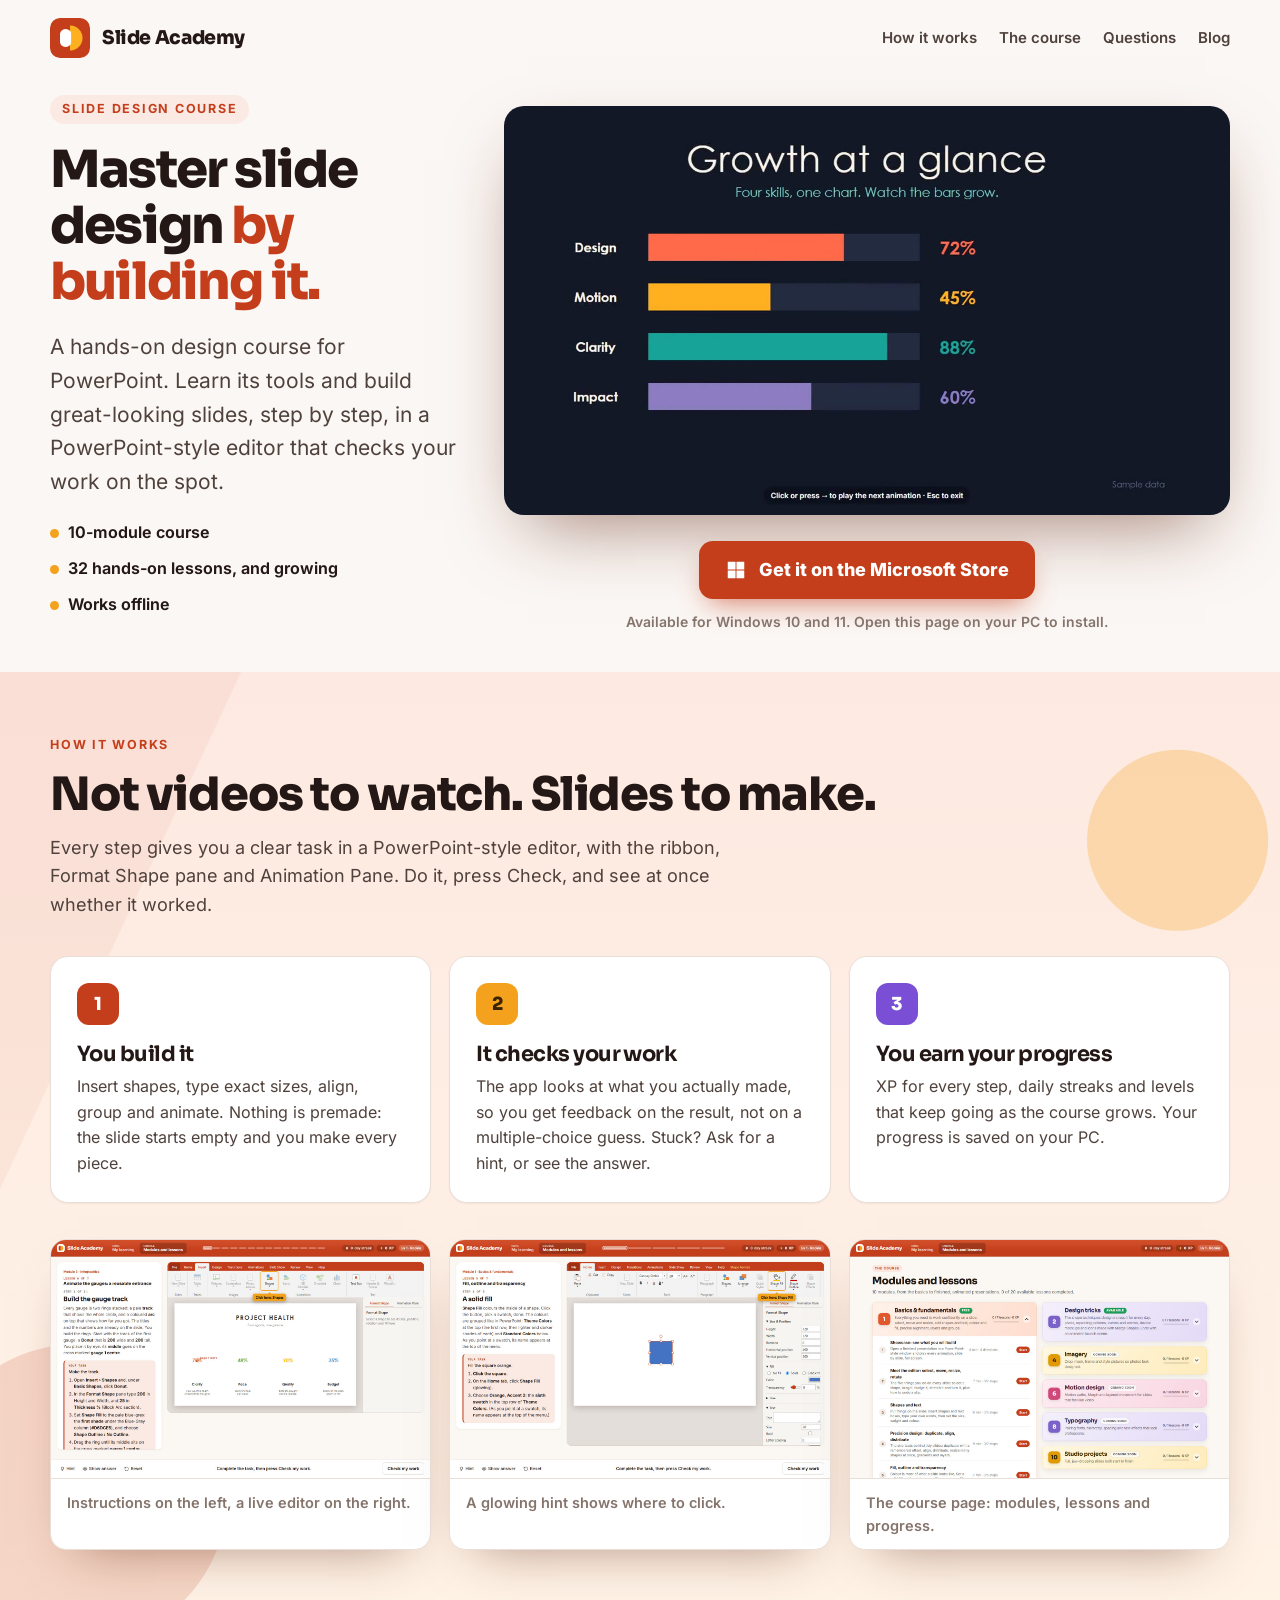
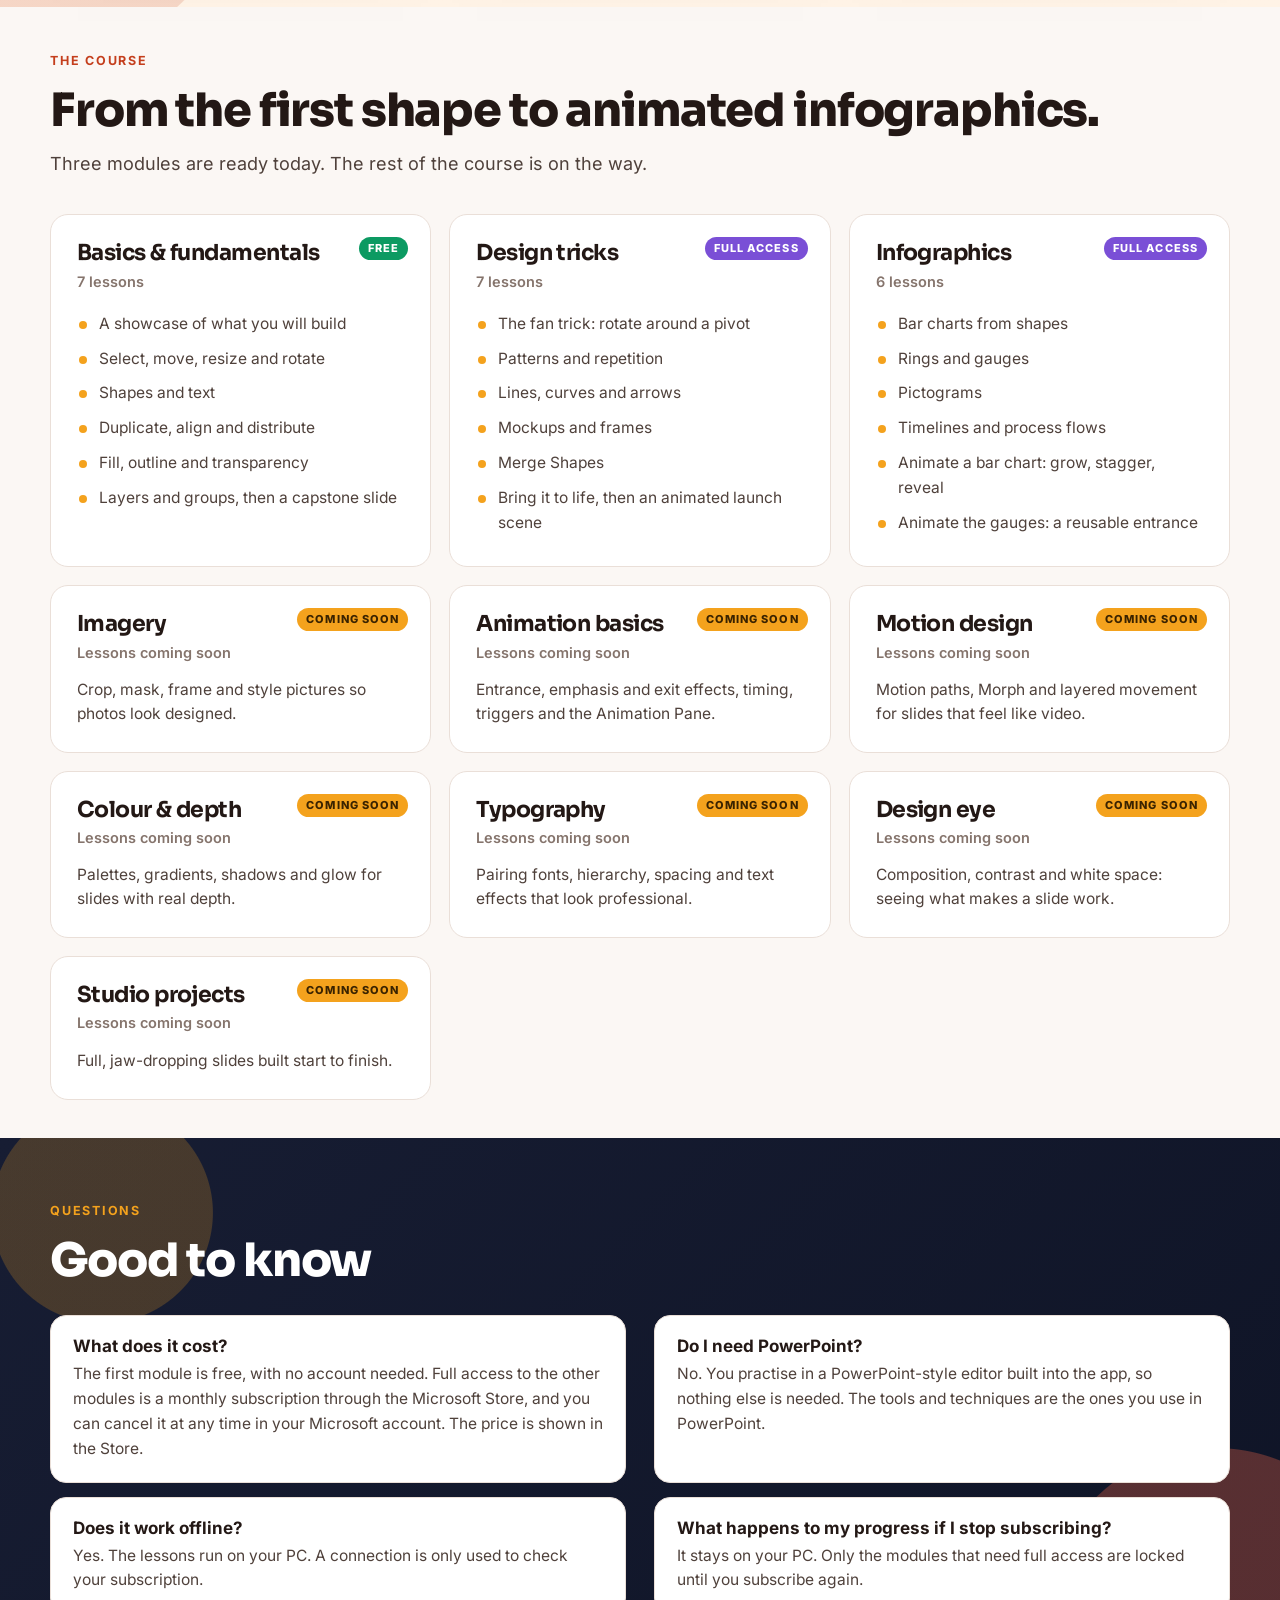
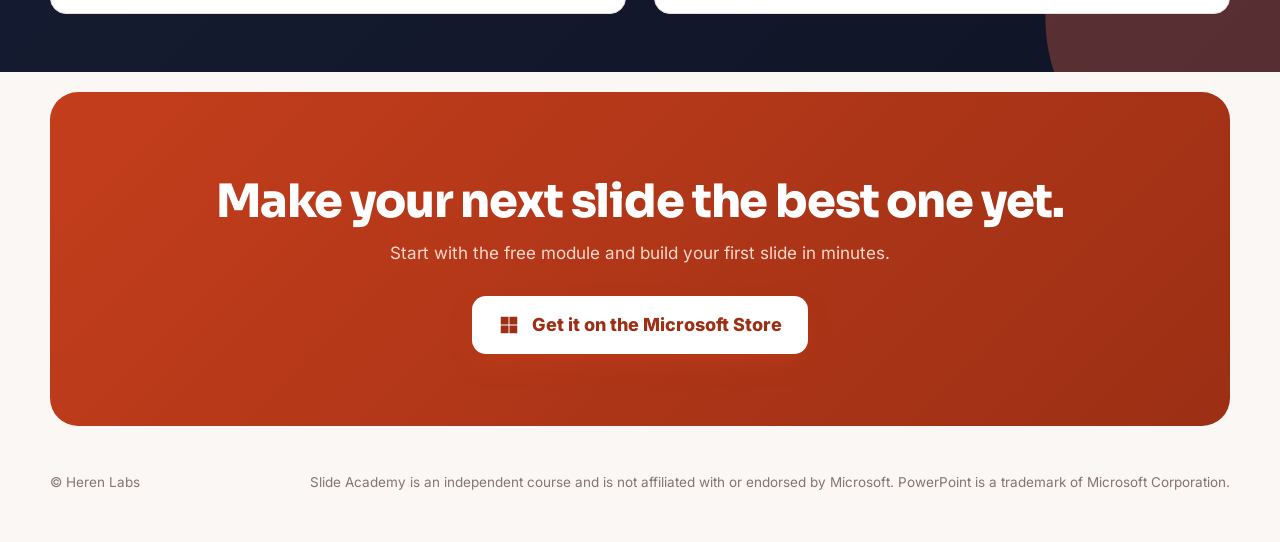
==== commit 0230f1df: "Keep existing site copy and update the lesson count only" ====
--- a/index.html
+++ b/index.html
@@ -133,7 +133,7 @@
       <span class="eyebrow">Slide design course</span>
       <h1>Master slide design <em>by building it.</em></h1>
       <p class="lead">A hands-on design course for PowerPoint. Learn its tools and build great-looking slides, step by step, in a PowerPoint-style editor that checks your work on the spot.</p>
-      <ul class="facts"><li>5 modules available now</li><li>32 hands-on lessons, plus a guided showcase</li><li>Practice offline</li></ul>
+      <ul class="facts"><li>10-module course</li><li>32 hands-on lessons, and growing</li><li>Works offline</li></ul>
     </div>
     <div class="media-col">
     <div class="media">
@@ -169,19 +169,16 @@
 
   <section id="course">
     <span class="kicker">The course</span>
-    <h2>From your first shape to a finished presentation.</h2>
-    <p class="intro">Five modules are ready today, with more on the way.</p>
+    <h2>From the first shape to animated infographics.</h2>
+    <p class="intro">Three modules are ready today. The rest of the course is on the way.</p>
     <div class="mods">
-      <div class="mod"><span class="tag">FREE</span><h3>Basics &amp; fundamentals</h3><div class="cnt">6 lessons + guided showcase</div>
+      <div class="mod"><span class="tag">FREE</span><h3>Basics &amp; fundamentals</h3><div class="cnt">7 lessons</div>
         <ul><li>A showcase of what you will build</li><li>Select, move, resize and rotate</li><li>Shapes and text</li><li>Duplicate, align and distribute</li><li>Fill, outline and transparency</li><li>Layers and groups, then a capstone slide</li></ul></div>
       <div class="mod paid"><span class="tag">FULL ACCESS</span><h3>Design tricks</h3><div class="cnt">7 lessons</div>
         <ul><li>The fan trick: rotate around a pivot</li><li>Patterns and repetition</li><li>Lines, curves and arrows</li><li>Mockups and frames</li><li>Merge Shapes</li><li>Bring it to life, then an animated launch scene</li></ul></div>
       <div class="mod paid"><span class="tag">FULL ACCESS</span><h3>Infographics</h3><div class="cnt">6 lessons</div>
         <ul><li>Bar charts from shapes</li><li>Rings and gauges</li><li>Pictograms</li><li>Timelines and process flows</li><li>Animate a bar chart: grow, stagger, reveal</li><li>Animate the gauges: a reusable entrance</li></ul></div>
-      <div class="mod paid"><span class="tag">FULL ACCESS</span><h3>Business Presentations</h3><div class="cnt">5 lessons</div>
-        <ul><li>Fix a cluttered slide</li><li>Pick the right chart</li><li>Make the takeaway obvious</li><li>Build a one-slide business update</li><li>Capstone: present a three-slide decision brief</li></ul></div>
-      <div class="mod paid"><span class="tag">FULL ACCESS</span><h3>Imagery</h3><div class="cnt">8 lessons</div>
-        <ul><li>Crop without stretching</li><li>Crop pictures to shapes</li><li>Make text readable over a photo</li><li>Build a photo grid</li><li>Capstone: build an event cover slide</li><li>Put a photo inside a word</li><li>Frame a photo like a window</li><li>Build a custom photo silhouette</li></ul></div>
+      <div class="mod soon"><span class="tag">COMING SOON</span><h3>Imagery</h3><div class="cnt">Lessons coming soon</div><p>Crop, mask, frame and style pictures so photos look designed.</p></div>
       <div class="mod soon"><span class="tag">COMING SOON</span><h3>Animation basics</h3><div class="cnt">Lessons coming soon</div><p>Entrance, emphasis and exit effects, timing, triggers and the Animation Pane.</p></div>
       <div class="mod soon"><span class="tag">COMING SOON</span><h3>Motion design</h3><div class="cnt">Lessons coming soon</div><p>Motion paths, Morph and layered movement for slides that feel like video.</p></div>
       <div class="mod soon"><span class="tag">COMING SOON</span><h3>Colour &amp; depth</h3><div class="cnt">Lessons coming soon</div><p>Palettes, gradients, shadows and glow for slides with real depth.</p></div>
@@ -197,7 +194,7 @@
     <div class="faq">
       <div><h3>What does it cost?</h3><p>The first module is free, with no account needed. Full access to the other modules is a monthly subscription through the Microsoft Store, and you can cancel it at any time in your Microsoft account. The price is shown in the Store.</p></div>
       <div><h3>Do I need PowerPoint?</h3><p>No. You practise in a PowerPoint-style editor built into the app, so nothing else is needed. The tools and techniques are the ones you use in PowerPoint.</p></div>
-      <div><h3>Does it work offline?</h3><p>Yes. The lessons run on your PC. Full Access needs an internet connection to verify your subscription periodically.</p></div>
+      <div><h3>Does it work offline?</h3><p>Yes. The lessons run on your PC. A connection is only used to check your subscription.</p></div>
       <div><h3>What happens to my progress if I stop subscribing?</h3><p>It stays on your PC. Only the modules that need full access are locked until you subscribe again.</p></div>
     </div>
   </section>
